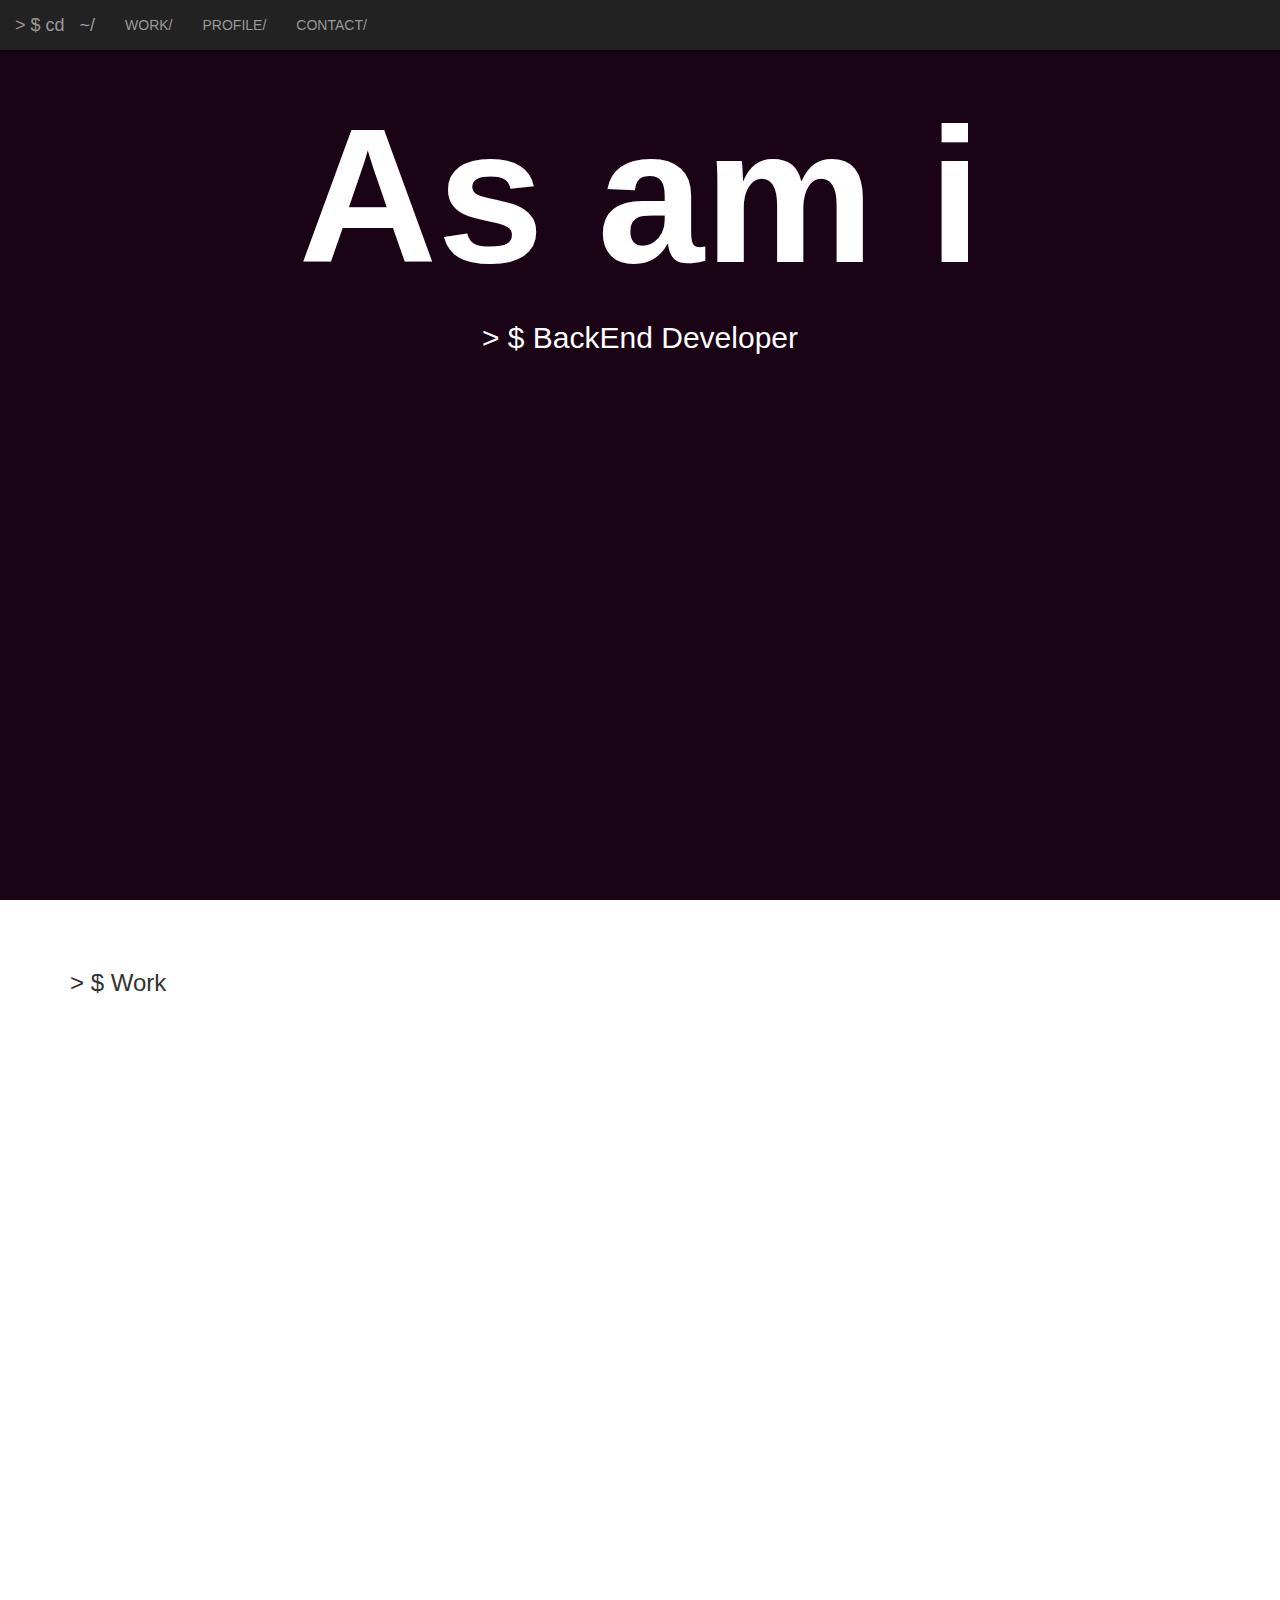
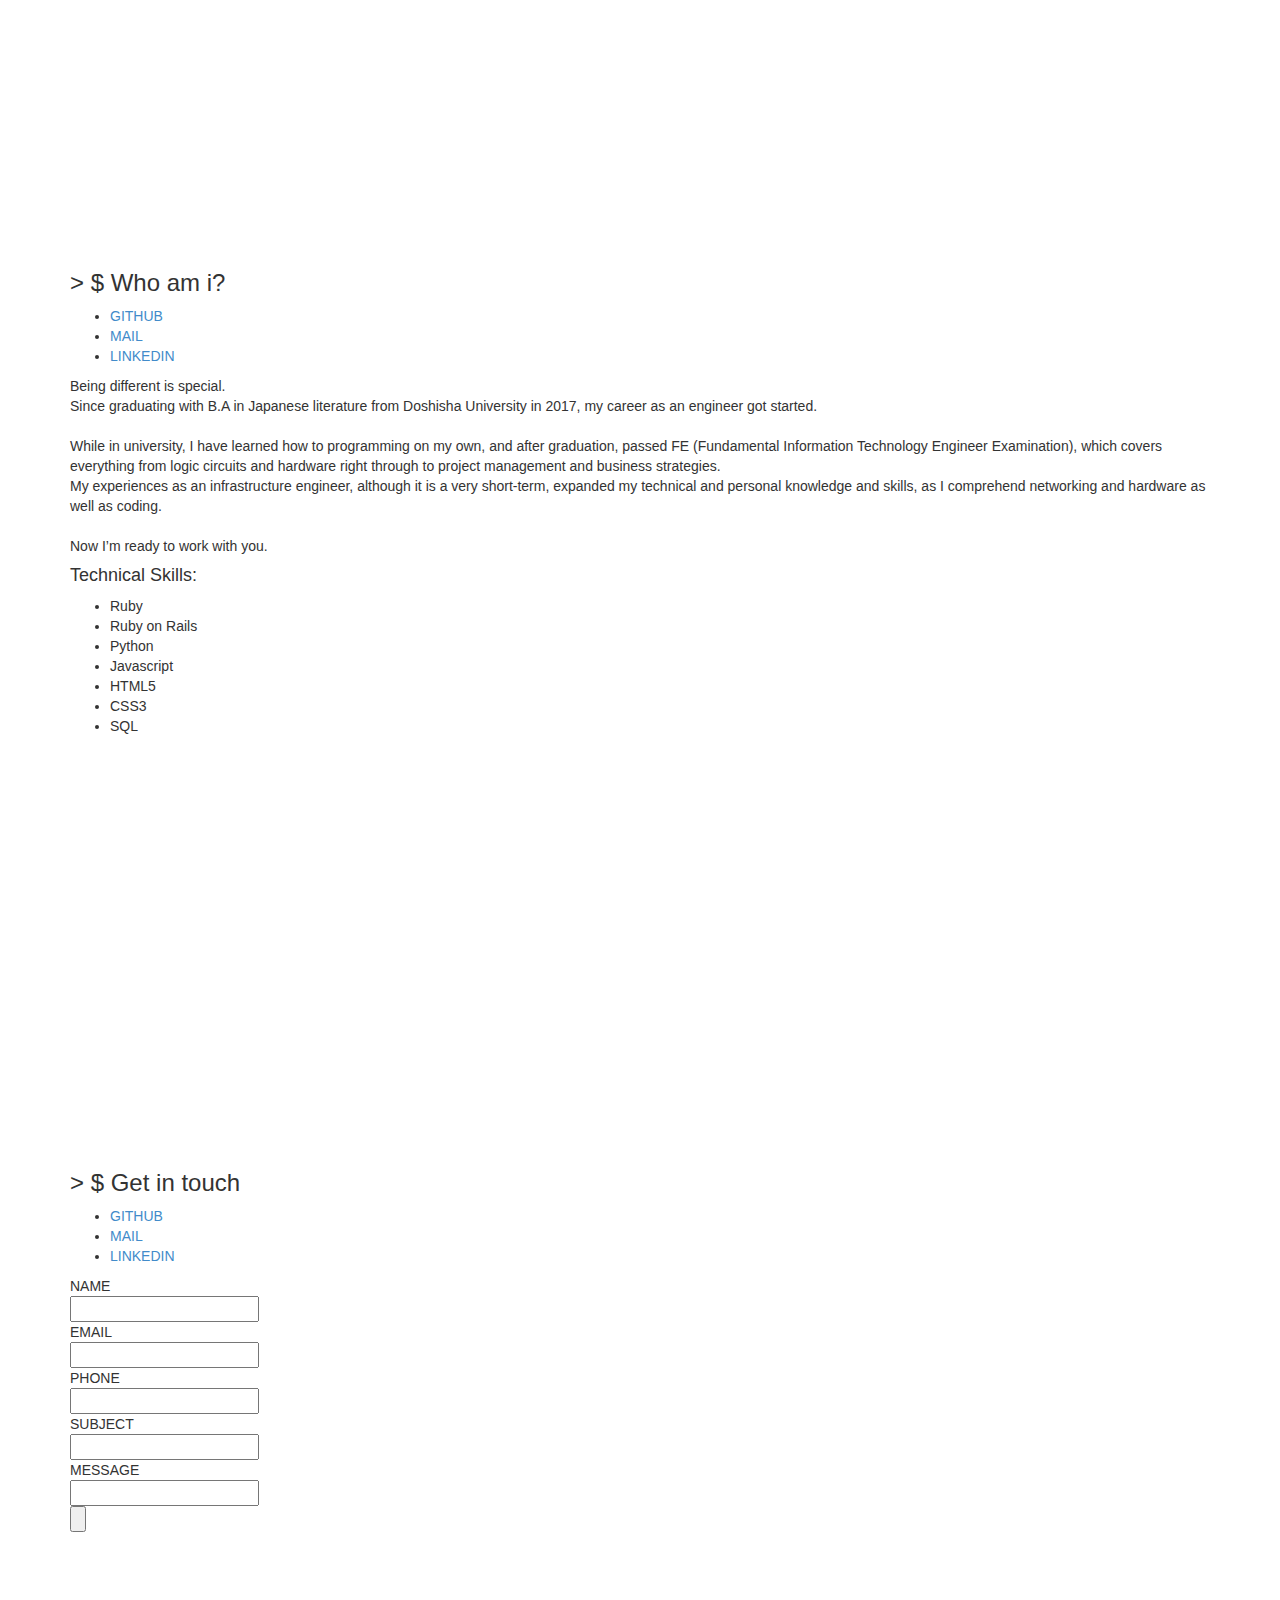
==== portfolio/index.html @ f921415e "Adding links to each container with each id" ====
<!DOCTYPE html>
<html lang="en">
<head>
	<title>asamitanii</title>
	<!-- Required meta tags -->
	<meta charset="utf-8">
	<meta name="viewport" content="width=device-width, initial-scale=1.0">

	<!-- Bootstrap CSS -->
    <link rel="stylesheet" href="assets/bootstrap/css/bootstrap.min.css">

	<!-- My CSS -->
	<link rel="stylesheet" href="assets/css/style.css">

	<!-- Optional JavaScript -->
    <!-- jQuery first, then Bootstrap JS -->
	<script src="assets/bootstrap/jquery/jquery-3.2.1.min.js"></script>
	<script src="assets/bootstrap/js/bootstrap.js"></script>
</head>


<body>

	<!-- navbar -->
	<nav class="navbar navbar-inverse navbar-fixed-top">

		<div class="container-fluid">			
			<div class="navbar-header">
				<!-- hamburger button -->
				<button type="button" class="navbar-toggle" data-toggle="collapse" data-target="#myNavbar">
        			<span class="icon-bar"></span>
       				<span class="icon-bar"></span>
        			<span class="icon-bar"></span>                        
      			</button>
      			<!-- text and link to index -->
      			<span class="navbar-brand navtext"> > $ cd </span>
				<a class="navbar-brand" href="#index"> ~/ </a>		
	    	</div>

		    <div class="collapse navbar-collapse" id="myNavbar">
				<ul class="nav navbar-nav">
					<li>
						<a href="#work">WORK/</a>
					</li>
					<li>
						<a href="#profile">PROFILE/</a>
					</li>
					<li>
						<a href="#contact">CONTACT/</a>
					</li>
				</ul>
			</div>
		</div>
	</nav>



	<!-- index -->
	<div id="index" class="container fill index">	
		<h1 class="logo">As am i</h1>
		<h2>> $ BackEnd Developer</h2>
	</div>
	



	<!-- work page -->
	<div id="work" class="container fill">
		<h3>> $ Work</h3>
	</div>



	<!-- profile page -->
	<div id="profile" class="container fill">
		<h3>> $ Who am i?</h3>
		<ul>
			<li><a href="">GITHUB</a></li>
			<li><a href="">MAIL</a></li>
			<li><a href="">LINKEDIN</a></li>
		</ul>
		<p>
			Being different is special.<br>
			Since graduating with B.A in Japanese literature from Doshisha University in 2017, my career as an engineer got started.<br><br>

			While in university, I have learned how to programming on my own, and after graduation, passed FE (Fundamental Information Technology Engineer Examination), which covers everything from logic circuits and hardware right through to project management and business strategies.<br>
			My experiences as an infrastructure engineer, although it is a very short-term, expanded my technical and personal knowledge and skills, as I comprehend networking and hardware as well as coding.<br><br>

			Now I’m ready to work with you.
		</p>
		<h4>Technical Skills:</h4>
		<ul>
			<li>Ruby</li>
			<li>Ruby on Rails</li>
			<li>Python</li>
			<li>Javascript</li>
			<li>HTML5</li>
			<li>CSS3</li>
			<li>SQL</li>
		</ul>
	</div>

	<!-- contact page -->
	<div id="contact" class="container fill">	
		<h3>> $ Get in touch</h3>
		<ul>
			<li><a href="">GITHUB</a></li>
			<li><a href="">MAIL</a></li>
			<li><a href="">LINKEDIN</a></li>
		</ul>
		<form>
			NAME<br>
			<input type="text" name="name" required><br>
			EMAIL<br>
			<input type="email" name="email" required><br>
			PHONE<br>
			<input type="number" name="phonenumber"><br>
			SUBJECT<br>
			<input type="text" name="subject" required><br>
			MESSAGE<br>
			<input type="text" name="comment" required><br>
			<input type="submit" value=""></p>
		</form>
	</div>
</body>
</html>
---- portfolio/assets/css/style.css ----
/*with 100% height 01 */
html, body {
    height: 100%;
}

/*with 100% height 02 */
.fill { 
    min-height: 100%;
    height: 100%;
}


/* the fixed navbar will overlay my other content without this padding-top */
.container {
	padding-top: 50px;
}

/*change "navbar-inverse" to the original color pattern*/


.navbar-header .navtext:hover {
	color: #999;
}

.navtext {
	padding-right: 0;
}

.index {
	background-color: #1A0315;
	color: white;
	text-align: center;
	width: 100%;

	height: 100%;
	min-height: 100%;

	padding: 70px 0 70px 0;
}

.logo {
	font-weight: 700;
	font-size: 15vw;
	/*defalt is 14px*/
}





@media only screen and (min-width: 100px) and (max-width : 700px){
    .logo {/*
        font-size: 10vw;
    }*/
}
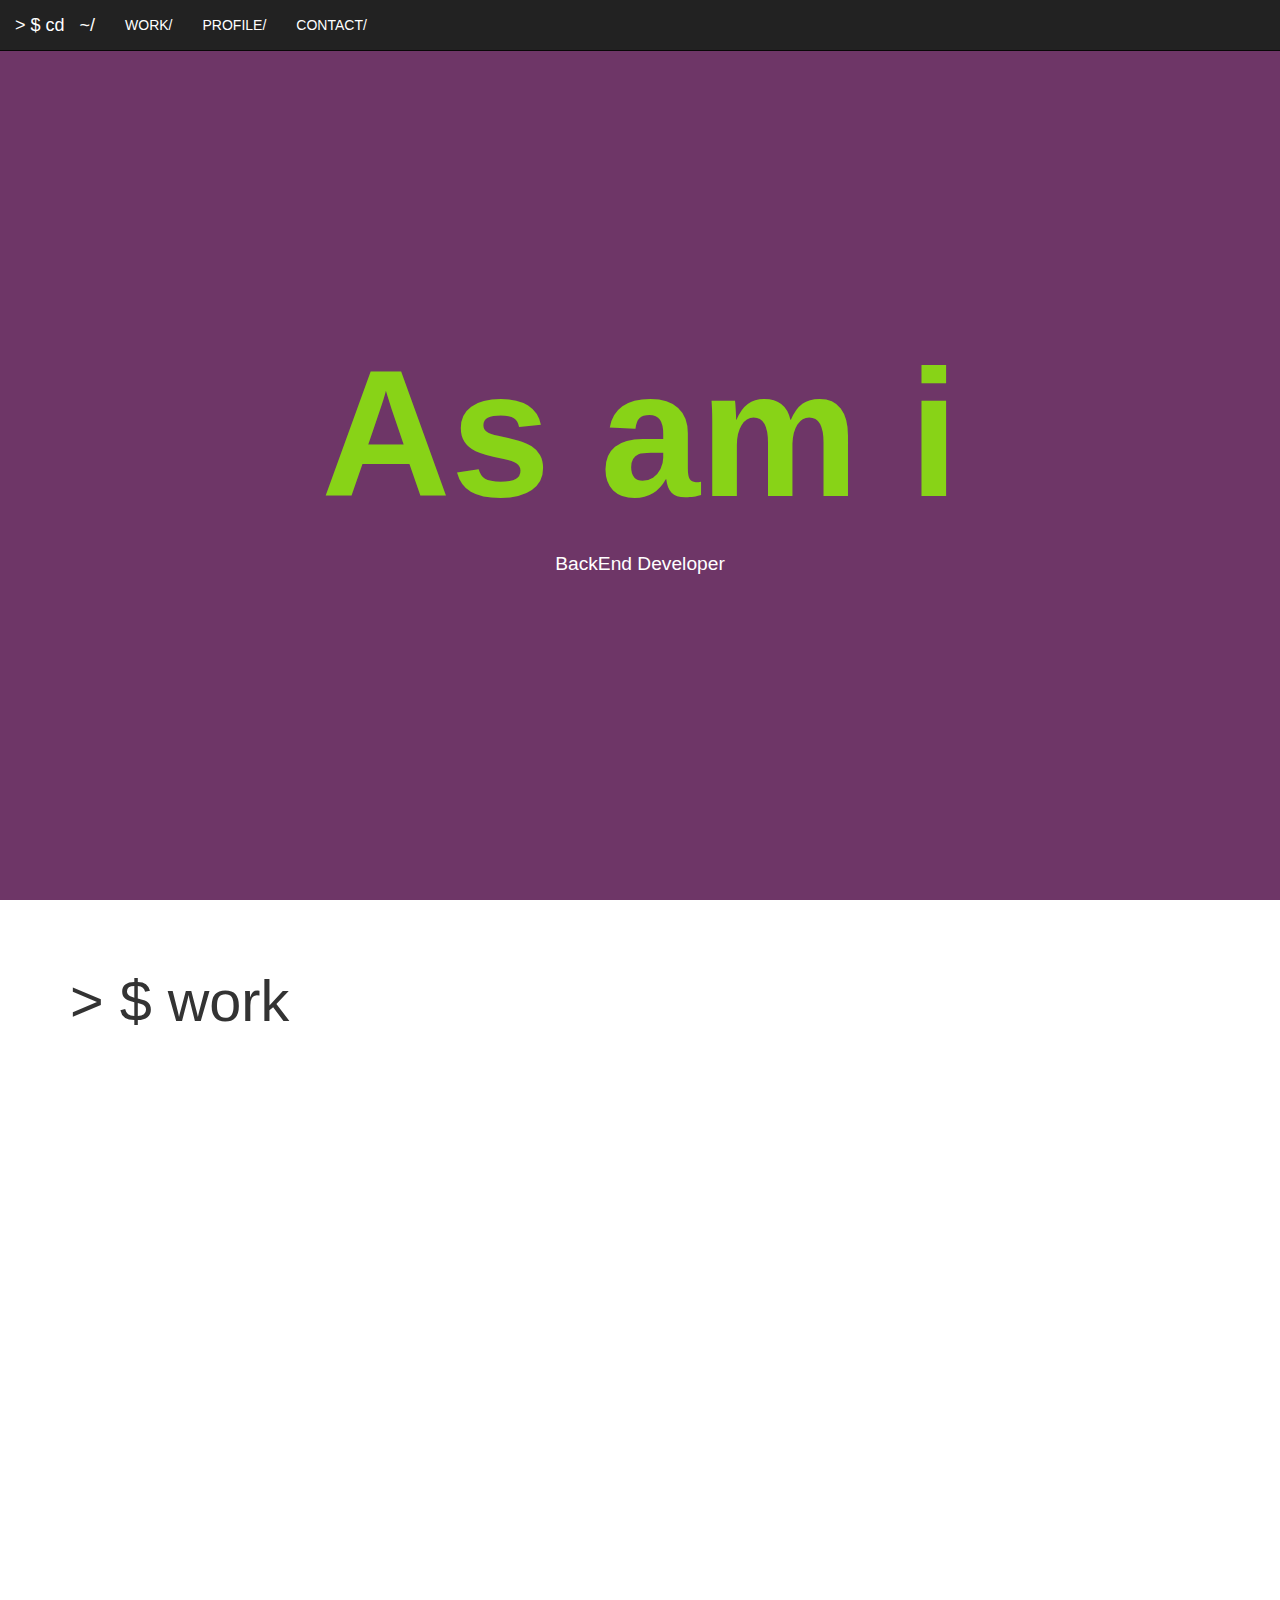
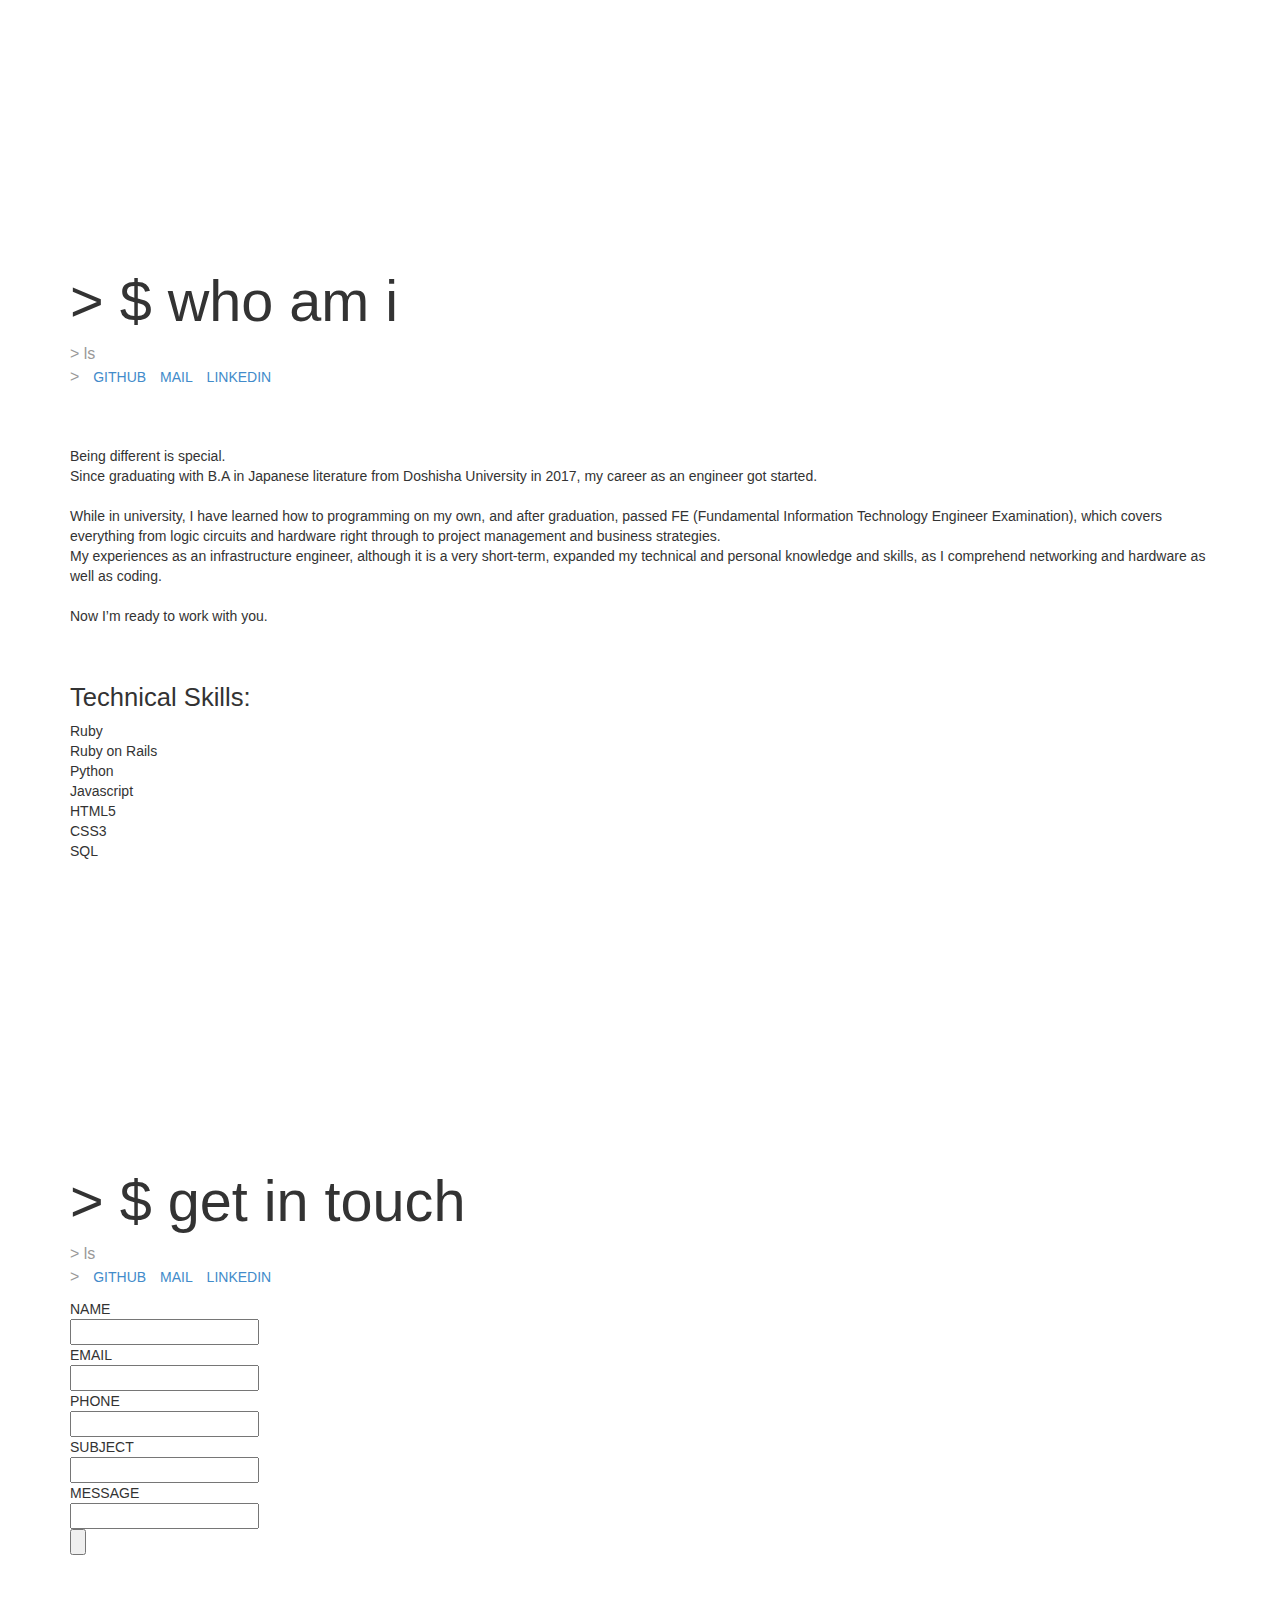
==== commit db56dd2b: "Centering elements in index page and changing the colors" ====
--- a/portfolio/index.html
+++ b/portfolio/index.html
@@ -15,6 +15,9 @@
 	<!-- Optional JavaScript -->
     <!-- jQuery first, then Bootstrap JS -->
 	<script src="assets/bootstrap/jquery/jquery-3.2.1.min.js"></script>
+	<script src="assets/bootstrap/jquery/portfolio	.js"></script>
+
+
 	<script src="assets/bootstrap/js/bootstrap.js"></script>
 </head>
 
@@ -57,8 +60,10 @@
 
 	<!-- index -->
 	<div id="index" class="container fill index">	
-		<h1 class="logo">As am i</h1>
-		<h2>> $ BackEnd Developer</h2>
+		<div class="index_contents">
+			<h1>As am i</h1>
+			<h2>BackEnd Developer</h2>
+		</div>
 	</div>
 	
 
@@ -66,20 +71,22 @@
 
 	<!-- work page -->
 	<div id="work" class="container fill">
-		<h3>> $ Work</h3>
+		<h3>> $ work</h3>
 	</div>
 
 
 
 	<!-- profile page -->
 	<div id="profile" class="container fill">
-		<h3>> $ Who am i?</h3>
-		<ul>
+		<h3>> $ who am i</h3>
+		<p class="command_text">> ls</p>
+		<ul class="list-inline">
+			<li><p class="command_text">></p></li>
 			<li><a href="">GITHUB</a></li>
 			<li><a href="">MAIL</a></li>
 			<li><a href="">LINKEDIN</a></li>
 		</ul>
-		<p>
+		<p class="profile_text">
 			Being different is special.<br>
 			Since graduating with B.A in Japanese literature from Doshisha University in 2017, my career as an engineer got started.<br><br>
 
@@ -89,7 +96,7 @@
 			Now I’m ready to work with you.
 		</p>
 		<h4>Technical Skills:</h4>
-		<ul>
+		<ul class="list-unstyled">
 			<li>Ruby</li>
 			<li>Ruby on Rails</li>
 			<li>Python</li>
@@ -102,8 +109,10 @@
 
 	<!-- contact page -->
 	<div id="contact" class="container fill">	
-		<h3>> $ Get in touch</h3>
-		<ul>
+		<h3>> $ get in touch</h3>
+		<p class="command_text">> ls</p>
+		<ul class="list-inline">
+			<li><p class="command_text">></p></li>
 			<li><a href="">GITHUB</a></li>
 			<li><a href="">MAIL</a></li>
 			<li><a href="">LINKEDIN</a></li>
--- a/portfolio/assets/css/style.css
+++ b/portfolio/assets/css/style.css
@@ -16,40 +16,109 @@
 }
 
 /*change "navbar-inverse" to the original color pattern*/
+.navbar-inverse {
+	/*background-color: black;*/
+}
 
+nav div ul li a:hover {
+	/*links to each section*/
+	color: #88D317 !important;
+}
+
+nav div ul li a{
+	/*links to each section*/
+	color: white !important;
+}
+
+nav div a:hover {
+	/*link to index*/
+	color: #88D317 !important;
+}
+
+nav div a {
+	/*link to index*/
+	color: white !important;
+}
 
 .navbar-header .navtext:hover {
-	color: #999;
+	color: white;
+}
+
+.navbar-header .navtext{
+	color: white;
 }
 
 .navtext {
 	padding-right: 0;
 }
 
+
+/*index*/
 .index {
-	background-color: #1A0315;
+	background-color: #6e3667; /*#1A0315;*/
 	color: white;
-	text-align: center;
-	width: 100%;
+	width: 100%; /* background-color is set here */
+	padding: 70px 0 70px 0;
 
-	height: 100%;
-	min-height: 100%;
-
-	padding: 70px 0 70px 0;
+	position: relative; /* parent of index_contents*/
 }
 
-.logo {
+.index_parent {
+	/*position: relative;*/
+}
+
+.index_contents {
+	/* centering elements in index*/
+	position: absolute;
+	top: 50%;
+	left: 50%;
+	-ms-transform: translateY(-50%);
+	-webkit-transform : translateY(-50%);
+	transform : translate(-50%, -50%);
+}
+
+
+
+h1 {
 	font-weight: 700;
-	font-size: 15vw;
+	font-size: 14vw;
 	/*defalt is 14px*/
+	color: #88D317;
+}
+
+h2 {
+	text-align: center;
+	font-size: 1.5vw;
+}
+
+h3 {
+	font-size: 4.5vw;
+}
+
+h4 {
+	font-size: 2vw;
+}
+
+.command_text {
+	color: #999;
+	font-size: 16px;
+	margin: 0;
+}
+
+a:hover {
+	text-decoration: none;
+}
+
+
+/*profile*/
+.profile_text {
+	margin: 5% auto;
 }
 
 
 
 
-
 @media only screen and (min-width: 100px) and (max-width : 700px){
-    .logo {/*
-        font-size: 10vw;
-    }*/
+    h3 {
+    	font-size: 6vw;
 }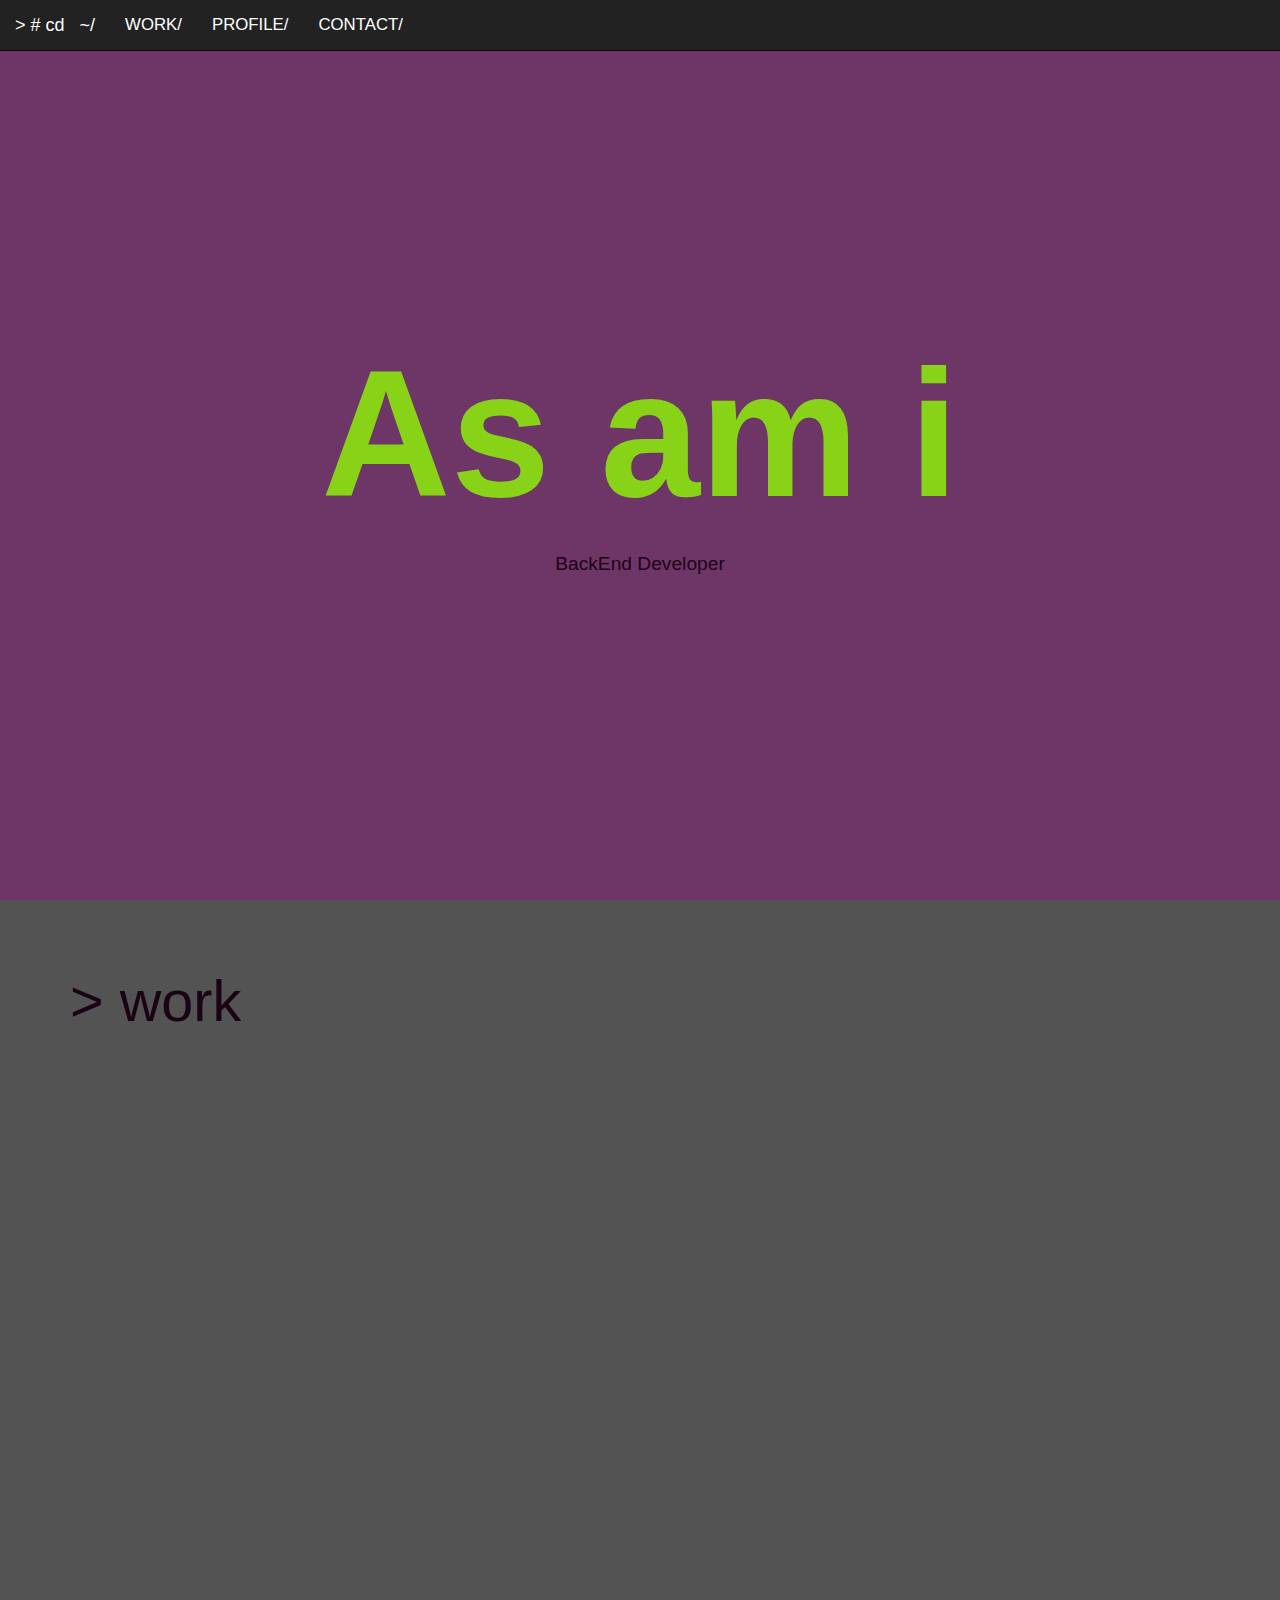
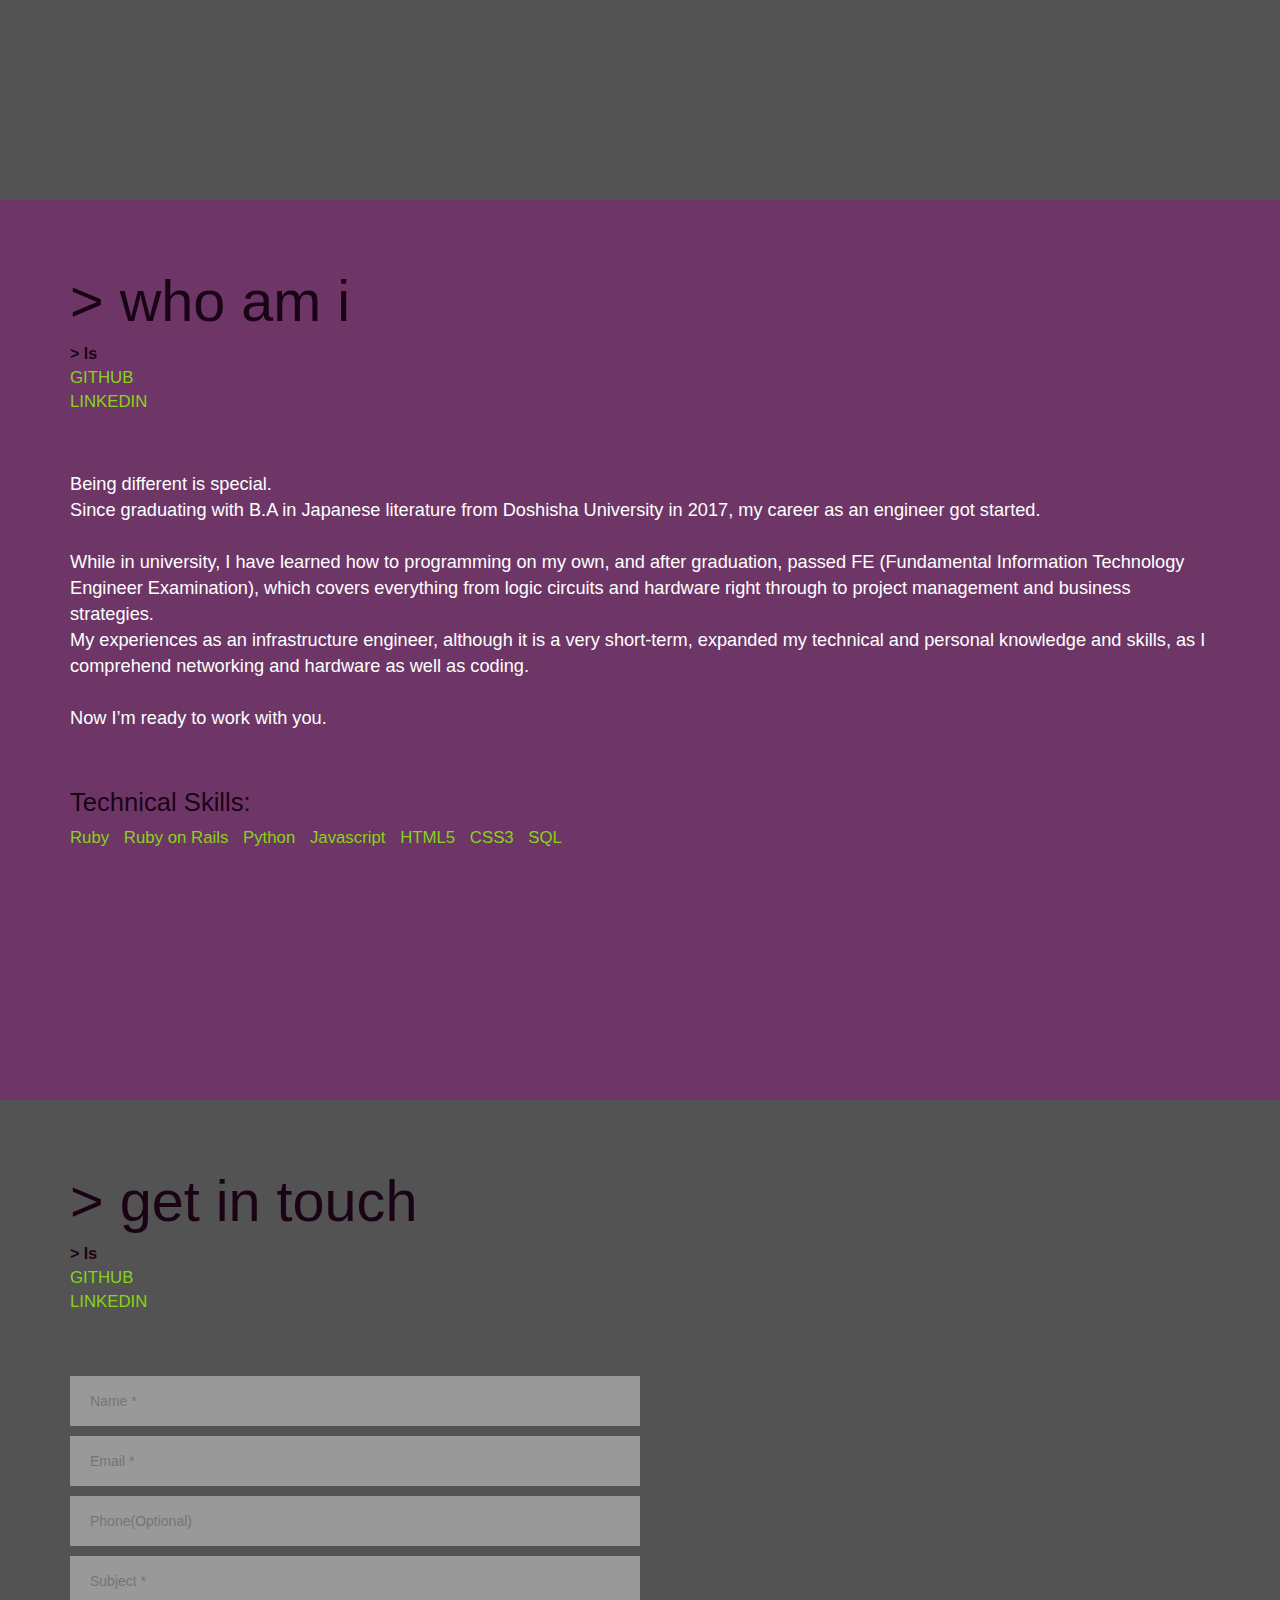
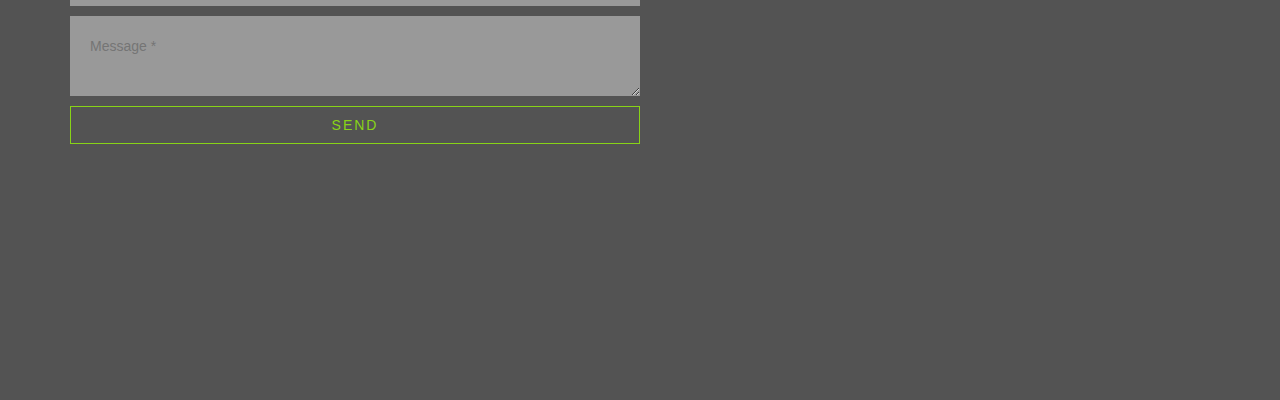
==== commit 89721945: "Adding CSS to contact form" ====
--- a/portfolio/index.html
+++ b/portfolio/index.html
@@ -36,7 +36,7 @@
         			<span class="icon-bar"></span>                        
       			</button>
       			<!-- text and link to index -->
-      			<span class="navbar-brand navtext"> > $ cd </span>
+      			<span class="navbar-brand navtext"> > # cd </span>
 				<a class="navbar-brand" href="#index"> ~/ </a>		
 	    	</div>
 
@@ -71,19 +71,18 @@
 
 	<!-- work page -->
 	<div id="work" class="container fill">
-		<h3>> $ work</h3>
+		<h3>> work</h3>
 	</div>
 
 
 
 	<!-- profile page -->
-	<div id="profile" class="container fill">
-		<h3>> $ who am i</h3>
+	<div class="wrap_profile fill">
+	<div id="profile" class="container">
+		<h3>> who am i</h3>
 		<p class="command_text">> ls</p>
-		<ul class="list-inline">
-			<li><p class="command_text">></p></li>
+		<ul class="list-unstyled">
 			<li><a href="">GITHUB</a></li>
-			<li><a href="">MAIL</a></li>
 			<li><a href="">LINKEDIN</a></li>
 		</ul>
 		<p class="profile_text">
@@ -96,7 +95,7 @@
 			Now I’m ready to work with you.
 		</p>
 		<h4>Technical Skills:</h4>
-		<ul class="list-unstyled">
+		<ul class="list-unstyled list-inline myskills">
 			<li>Ruby</li>
 			<li>Ruby on Rails</li>
 			<li>Python</li>
@@ -106,29 +105,25 @@
 			<li>SQL</li>
 		</ul>
 	</div>
+	</div>
 
 	<!-- contact page -->
 	<div id="contact" class="container fill">	
-		<h3>> $ get in touch</h3>
+		<h3>> get in touch</h3>
 		<p class="command_text">> ls</p>
-		<ul class="list-inline">
-			<li><p class="command_text">></p></li>
+		<ul class="list-unstyled sns-link">
 			<li><a href="">GITHUB</a></li>
-			<li><a href="">MAIL</a></li>
 			<li><a href="">LINKEDIN</a></li>
 		</ul>
-		<form>
-			NAME<br>
-			<input type="text" name="name" required><br>
-			EMAIL<br>
-			<input type="email" name="email" required><br>
-			PHONE<br>
-			<input type="number" name="phonenumber"><br>
-			SUBJECT<br>
-			<input type="text" name="subject" required><br>
-			MESSAGE<br>
-			<input type="text" name="comment" required><br>
-			<input type="submit" value=""></p>
+		<form class="form_container">
+			<ul class="list-unstyled">
+				<li><input class="input_field" type="text" name="name" required placeholder="Name *"><br></li>
+				<li><input class="input_field" type="email" name="email" required placeholder="Email *"><br></li>
+				<li><input class="input_field" type="number" name="phonenumber" placeholder="Phone(Optional)"><br></li>				
+				<li><input class="input_field" type="text" name="subject" required placeholder="Subject *"><br></li>				
+				<li><textarea class="" name="message" required placeholder="Message *"></textarea><br></li>
+				<li><input class="form_button" type="submit" value="SEND"></p></li>
+			</ul>
 		</form>
 	</div>
 </body>
--- a/portfolio/assets/css/style.css
+++ b/portfolio/assets/css/style.css
@@ -1,6 +1,8 @@
 /*with 100% height 01 */
 html, body {
     height: 100%;
+    background-color: #535353; /*#ffce00;*/
+    color: #f1f1f1;
 }
 
 /*with 100% height 02 */
@@ -80,7 +82,7 @@
 
 
 h1 {
-	font-weight: 700;
+	font-weight: 900;
 	font-size: 14vw;
 	/*defalt is 14px*/
 	color: #88D317;
@@ -89,30 +91,101 @@
 h2 {
 	text-align: center;
 	font-size: 1.5vw;
+	color: #1a0315;
 }
 
 h3 {
 	font-size: 4.5vw;
+	color: #1a0315;
 }
 
 h4 {
 	font-size: 2vw;
+	color: #1a0315;
 }
 
 .command_text {
-	color: #999;
 	font-size: 16px;
 	margin: 0;
+	color: #1a0315;
+	font-weight: bold;
+}
+
+
+a {
+	color: #88d317;
+	font-weight: normal;
+	font-size: 1.2em;
 }
 
 a:hover {
 	text-decoration: none;
+	background-color: white;
+	color: #88d317;
+}
+
+a:visited {
+	/*color: #88d317;*/
+
+}
+
+.myskills {
+	font-weight: normal;
+	font-size: 1.2em;
+	color: #88d317;
 }
 
 
 /*profile*/
+.wrap_profile {
+	background-color: #6e3667; /*#1A0315;*/
+	color: white;
+	width: 100%; /* background-color is set here */
+}
+
 .profile_text {
 	margin: 5% auto;
+	/*color: #1a0315;*/
+	/*font-weight: bold;*/
+	font-size: 1.3em;
+}
+
+/*contact*/
+
+.form_container {
+	margin: 5% 0;
+	width: 50%;
+}
+
+.input_field {
+	background-color: #999;
+	border: 0;
+	padding: 0 20px;
+	margin: 5px 0;
+	height: 50px;
+	width: 100%;
+}
+
+textarea {
+	background-color: #999;
+	border: 0;
+	padding: 20px;
+	margin: 5px 0;
+	width: 100%;
+}
+
+.form_button {
+	color: #88d317;
+	letter-spacing: 2px;
+	padding: 8px 10px;
+	margin: 5px 0;
+	/*border-radius: 4px;*/
+	border: 1px solid #88d317;
+	background: transparent;
+	/*float: right;*/
+	margin-right: 10px;
+	width: 100%;
+	/*text-align: left;*/
 }
 
 
@@ -121,4 +194,10 @@
 @media only screen and (min-width: 100px) and (max-width : 700px){
     h3 {
     	font-size: 6vw;
+    }
+
+    .form_container {
+	margin: 5% 0;
+	width: 100%;
+	}
 }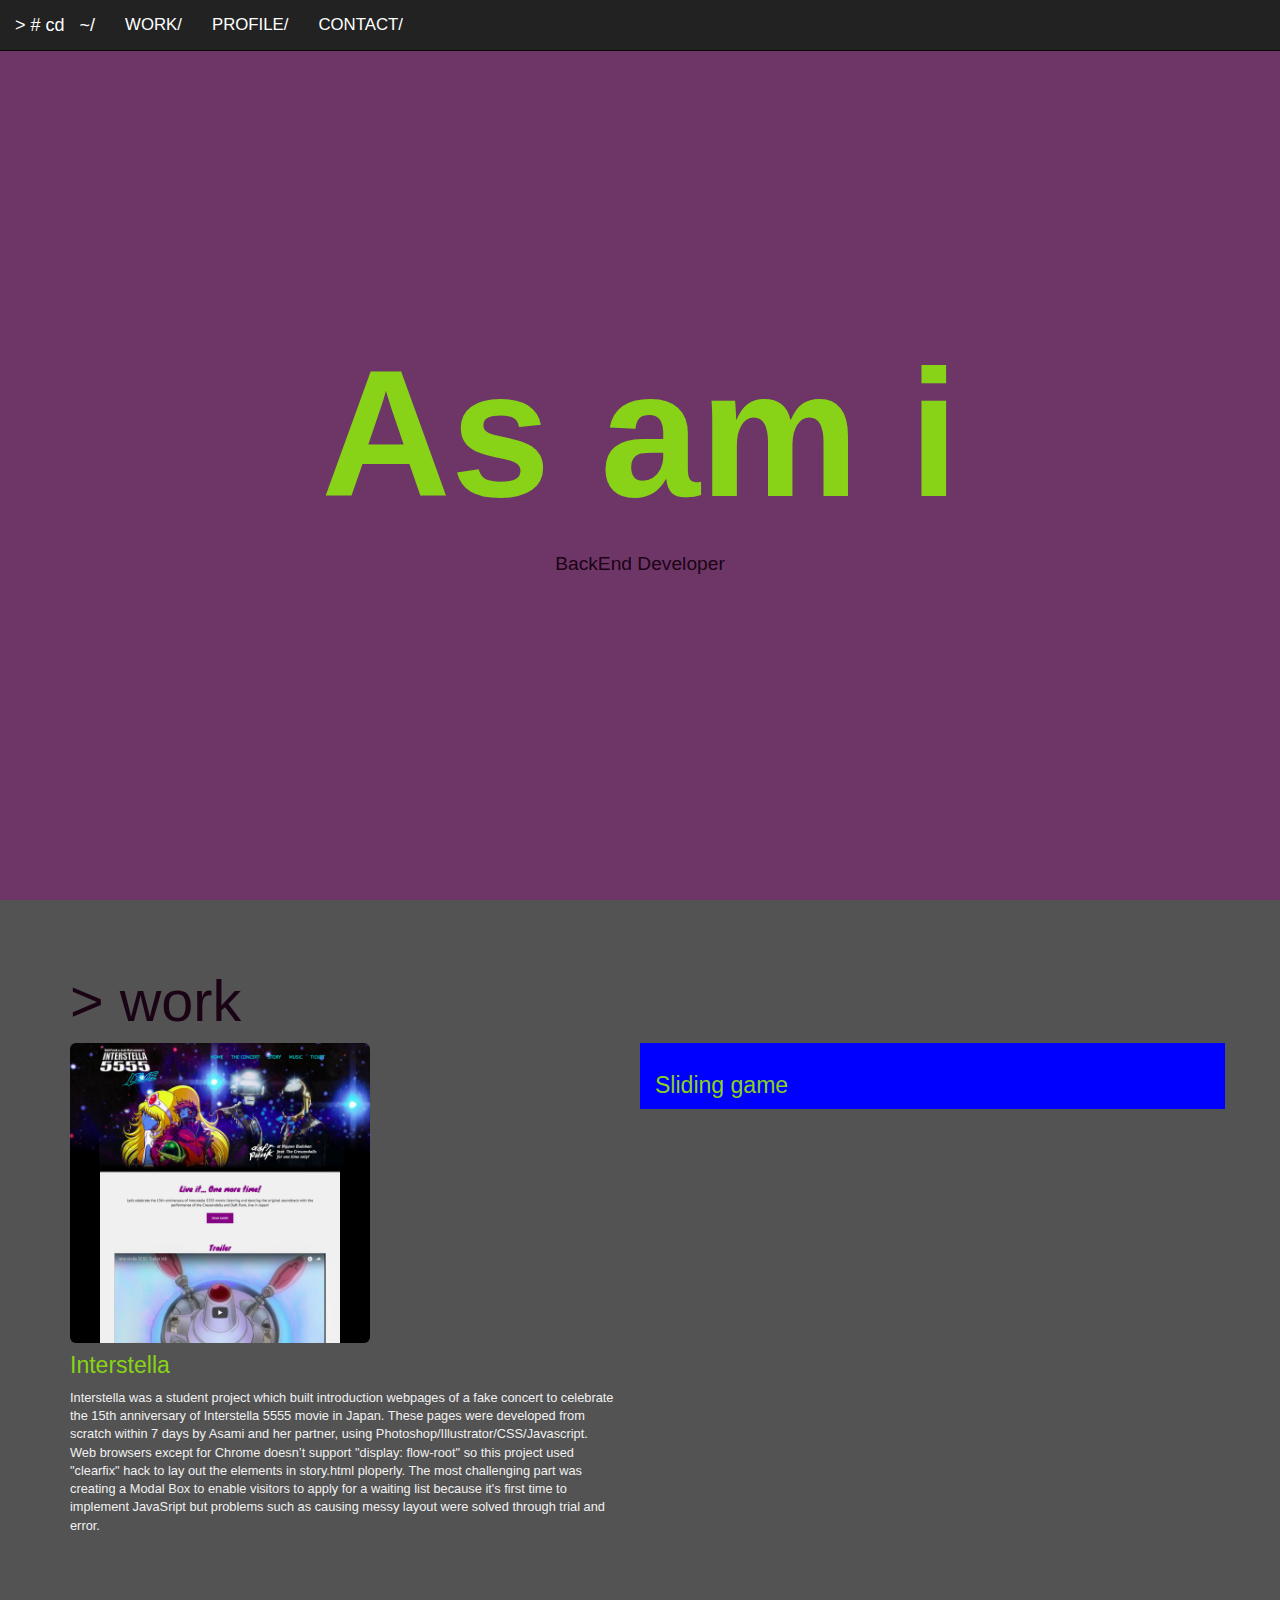
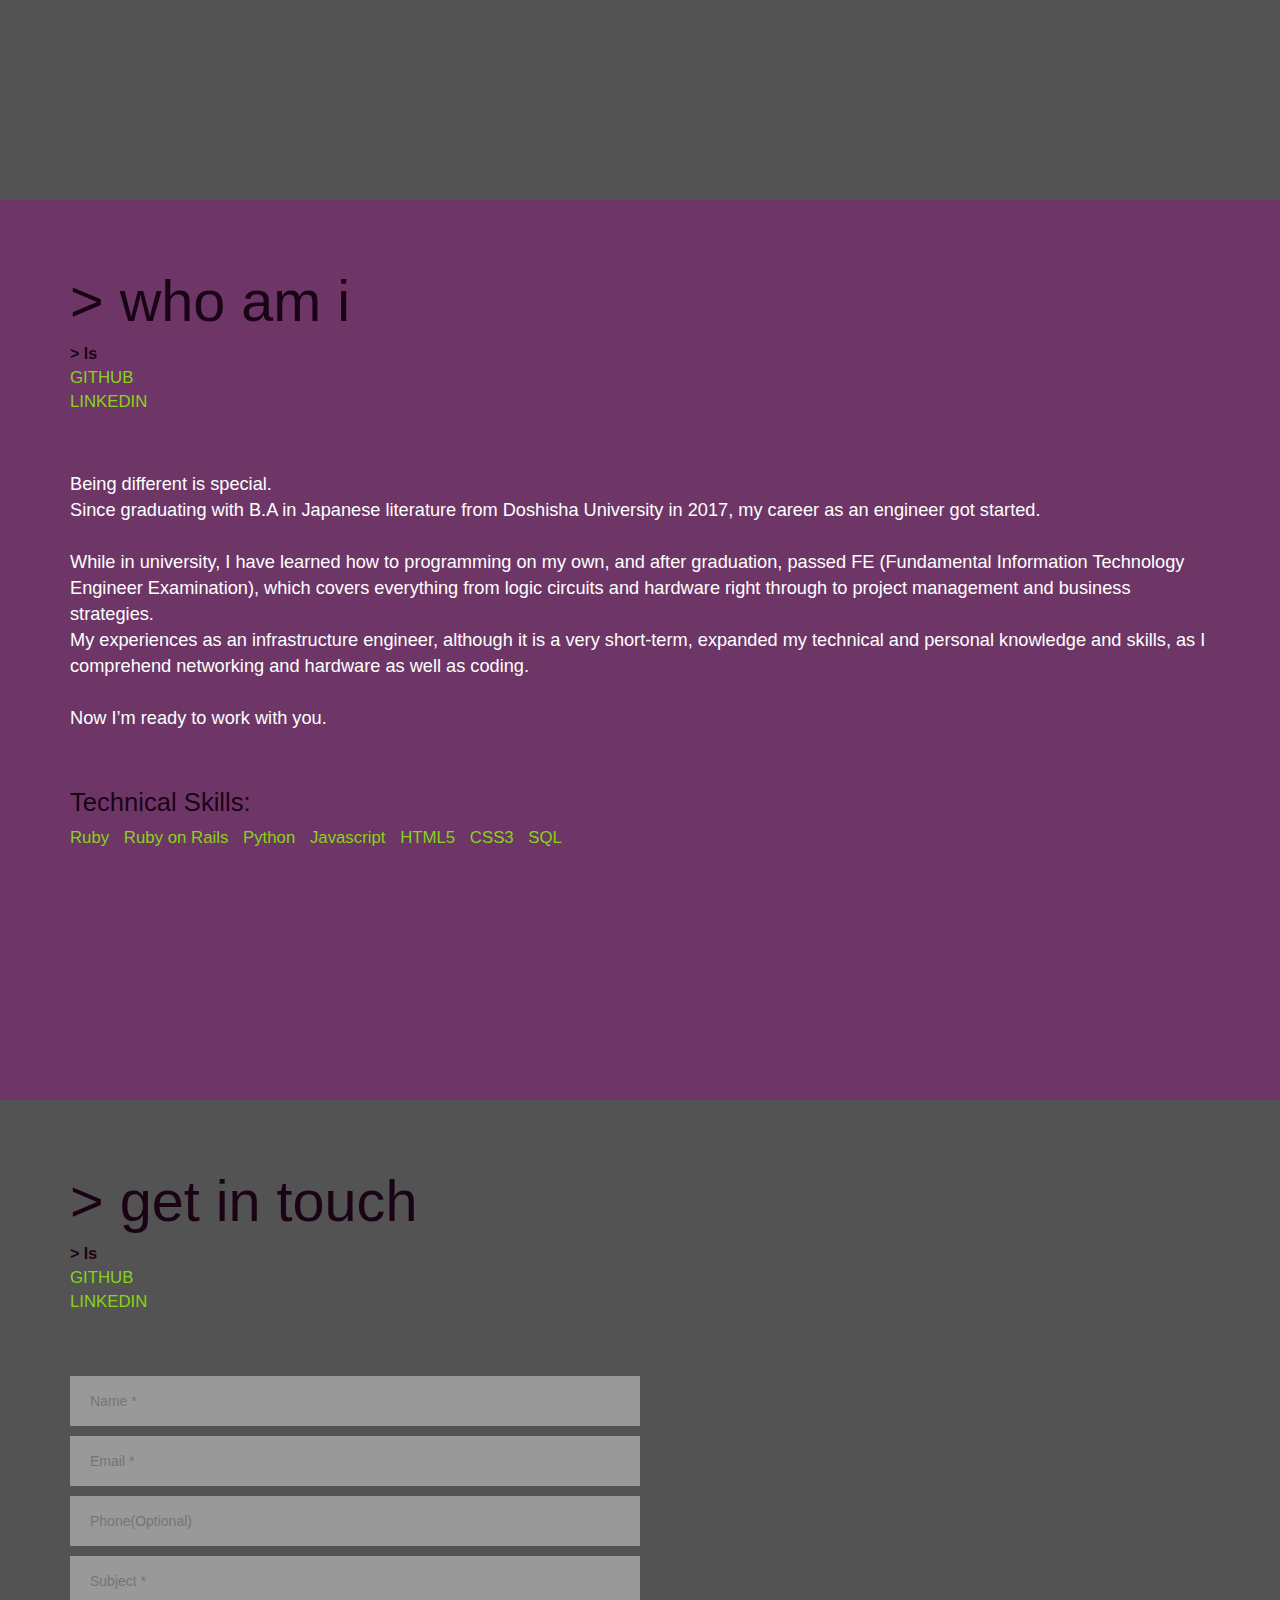
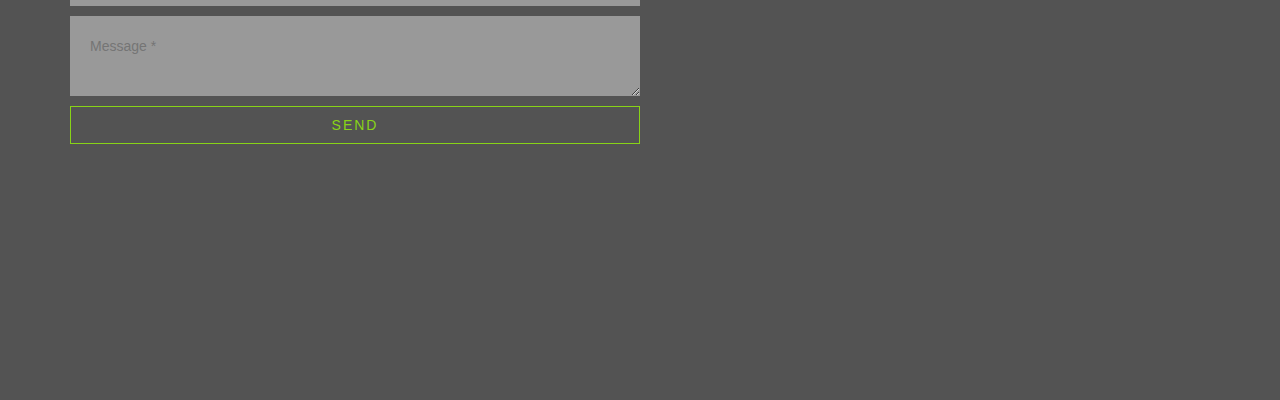
==== commit 09c75f73: "Adding image and text to work page" ====
--- a/portfolio/index.html
+++ b/portfolio/index.html
@@ -1,3 +1,10 @@
+<!--
+Asami Tanii
+Portofolio
+Due Date: Oct 28th
+-->
+
+
 <!DOCTYPE html>
 <html lang="en">
 <head>
@@ -15,10 +22,10 @@
 	<!-- Optional JavaScript -->
     <!-- jQuery first, then Bootstrap JS -->
 	<script src="assets/bootstrap/jquery/jquery-3.2.1.min.js"></script>
-	<script src="assets/bootstrap/jquery/portfolio	.js"></script>
+	<script src="assets/bootstrap/jquery/portfolio.js"></script>
+	<script src="assets/bootstrap/js/bootstrap.js"></script>
 
-
-	<script src="assets/bootstrap/js/bootstrap.js"></script>
+	
 </head>
 
 
@@ -72,6 +79,30 @@
 	<!-- work page -->
 	<div id="work" class="container fill">
 		<h3>> work</h3>
+
+		<div class="row">
+	    	<div class="col-sm-6">
+	    		<img src="assets/images/interstella-home.html-2.png" alt="interstella-home" class="img-rounded img-responsive">
+	    		<h5><a href="https://github.com/as-am-i/Web-102/tree/master/interstella">Interstella</a></h5>
+	    		<p class="work_discription">
+	    			Interstella was a student project which built introduction webpages of a fake concert to celebrate the 15th anniversary of Interstella 5555 movie in Japan. These pages were developed from scratch within 7 days by Asami and her partner, using Photoshop/Illustrator/CSS/Javascript.<br>
+	    			Web browsers except for Chrome doesn’t support "display: flow-root" so this project used "clearfix" hack to lay out the elements in story.html ploperly.
+	    			The most challenging part was creating a Modal Box to enable visitors to apply for a waiting list because it's first time to implement JavaSript but problems such as causing messy layout were solved through trial and error.			
+	    		</p>
+
+	    	</div>
+	    	<div class="col-sm-6" style="background-color:blue;">
+	    		<img src="">
+	    		<h5><a href="">Sliding game</a></h5>
+	    		<p class="work_discription">
+	    			
+
+	    		</p>
+	    	</div>
+	    </div>
+
+	    <a href="https://github.com/as-am-i/"></a>
+
 	</div>
 
 
--- a/portfolio/assets/css/style.css
+++ b/portfolio/assets/css/style.css
@@ -104,6 +104,10 @@
 	color: #1a0315;
 }
 
+h5 {
+	font-size: 1.5vw;
+}
+
 .command_text {
 	font-size: 16px;
 	margin: 0;
@@ -133,6 +137,18 @@
 	font-weight: normal;
 	font-size: 1.2em;
 	color: #88d317;
+}
+
+/*work*/
+img {
+	max-width: 300px !important;
+	overflow: hidden;
+	/*float: left;*/
+}
+
+.work_discription{
+	margin-top: 10px;
+	font-size: 1vw;
 }
 
 
@@ -150,8 +166,7 @@
 	font-size: 1.3em;
 }
 
-/*contact*/
-
+/*contact*/	
 .form_container {
 	margin: 5% 0;
 	width: 50%;
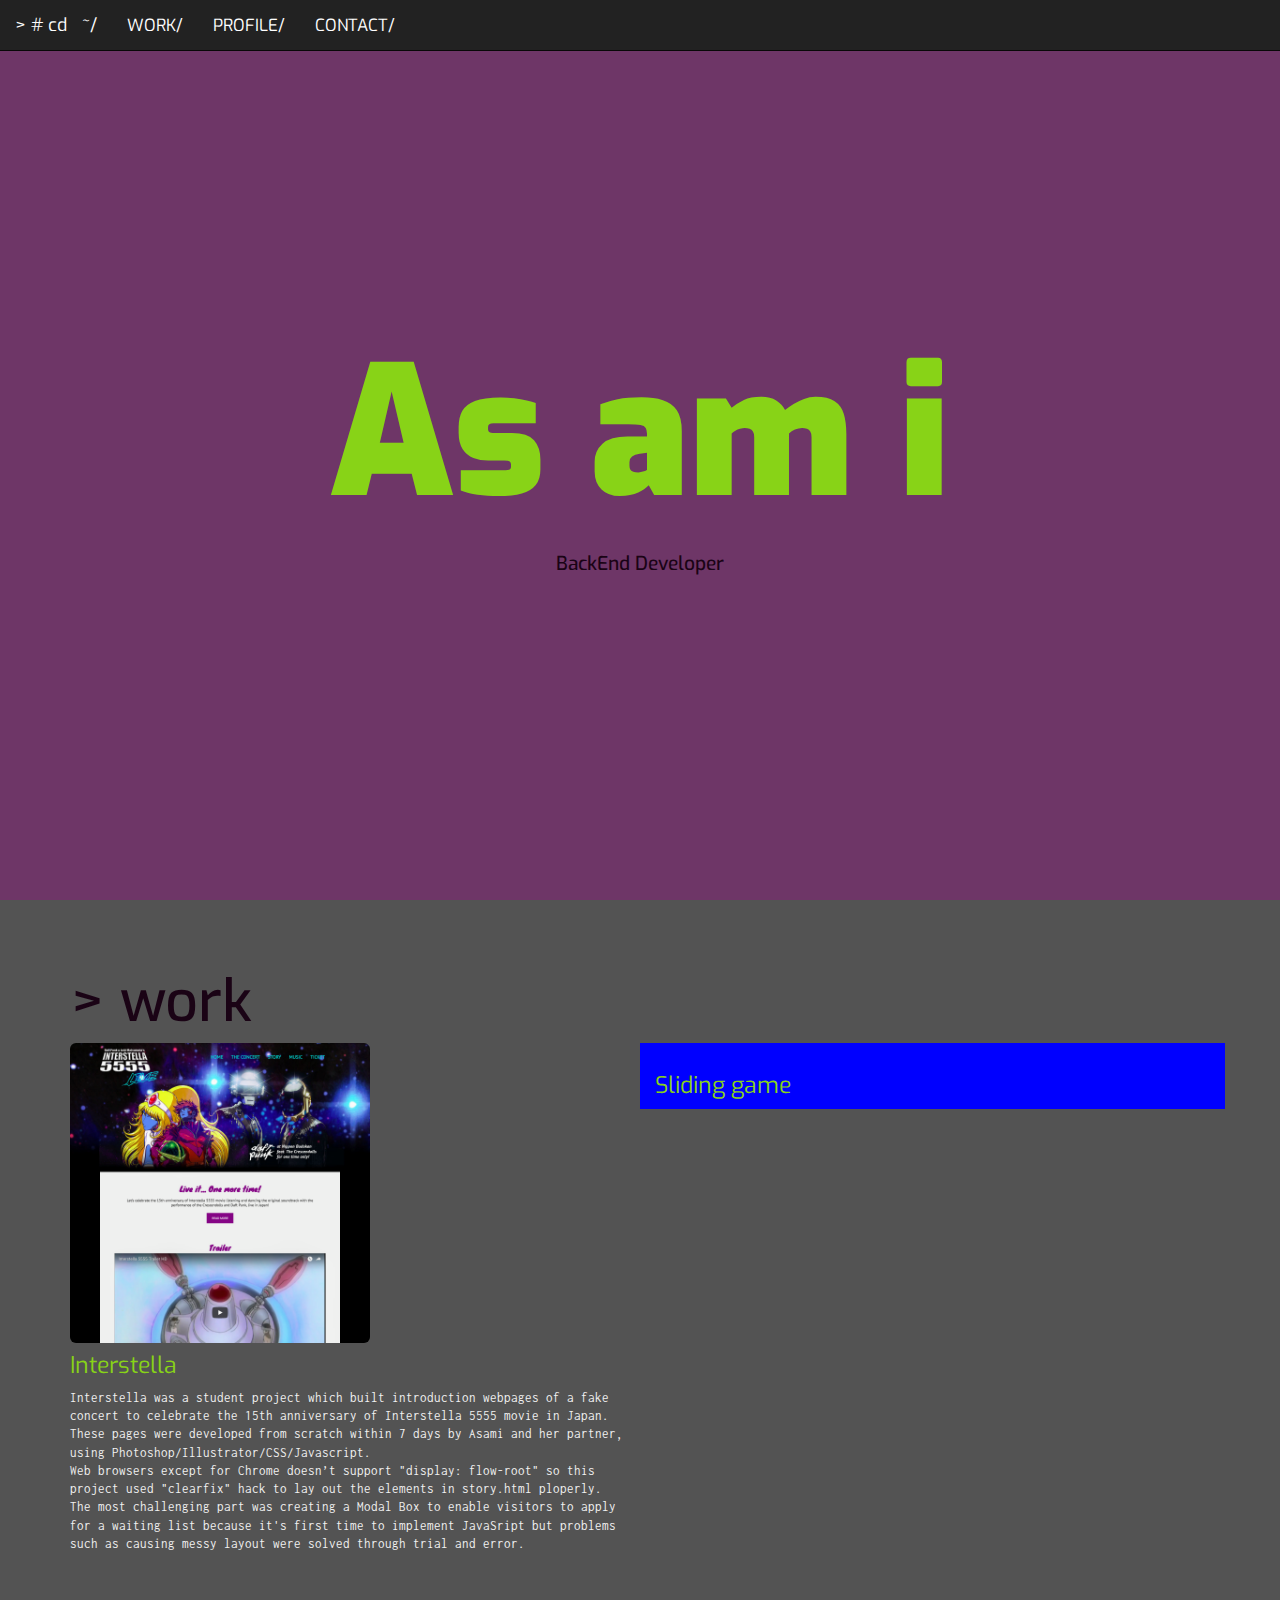
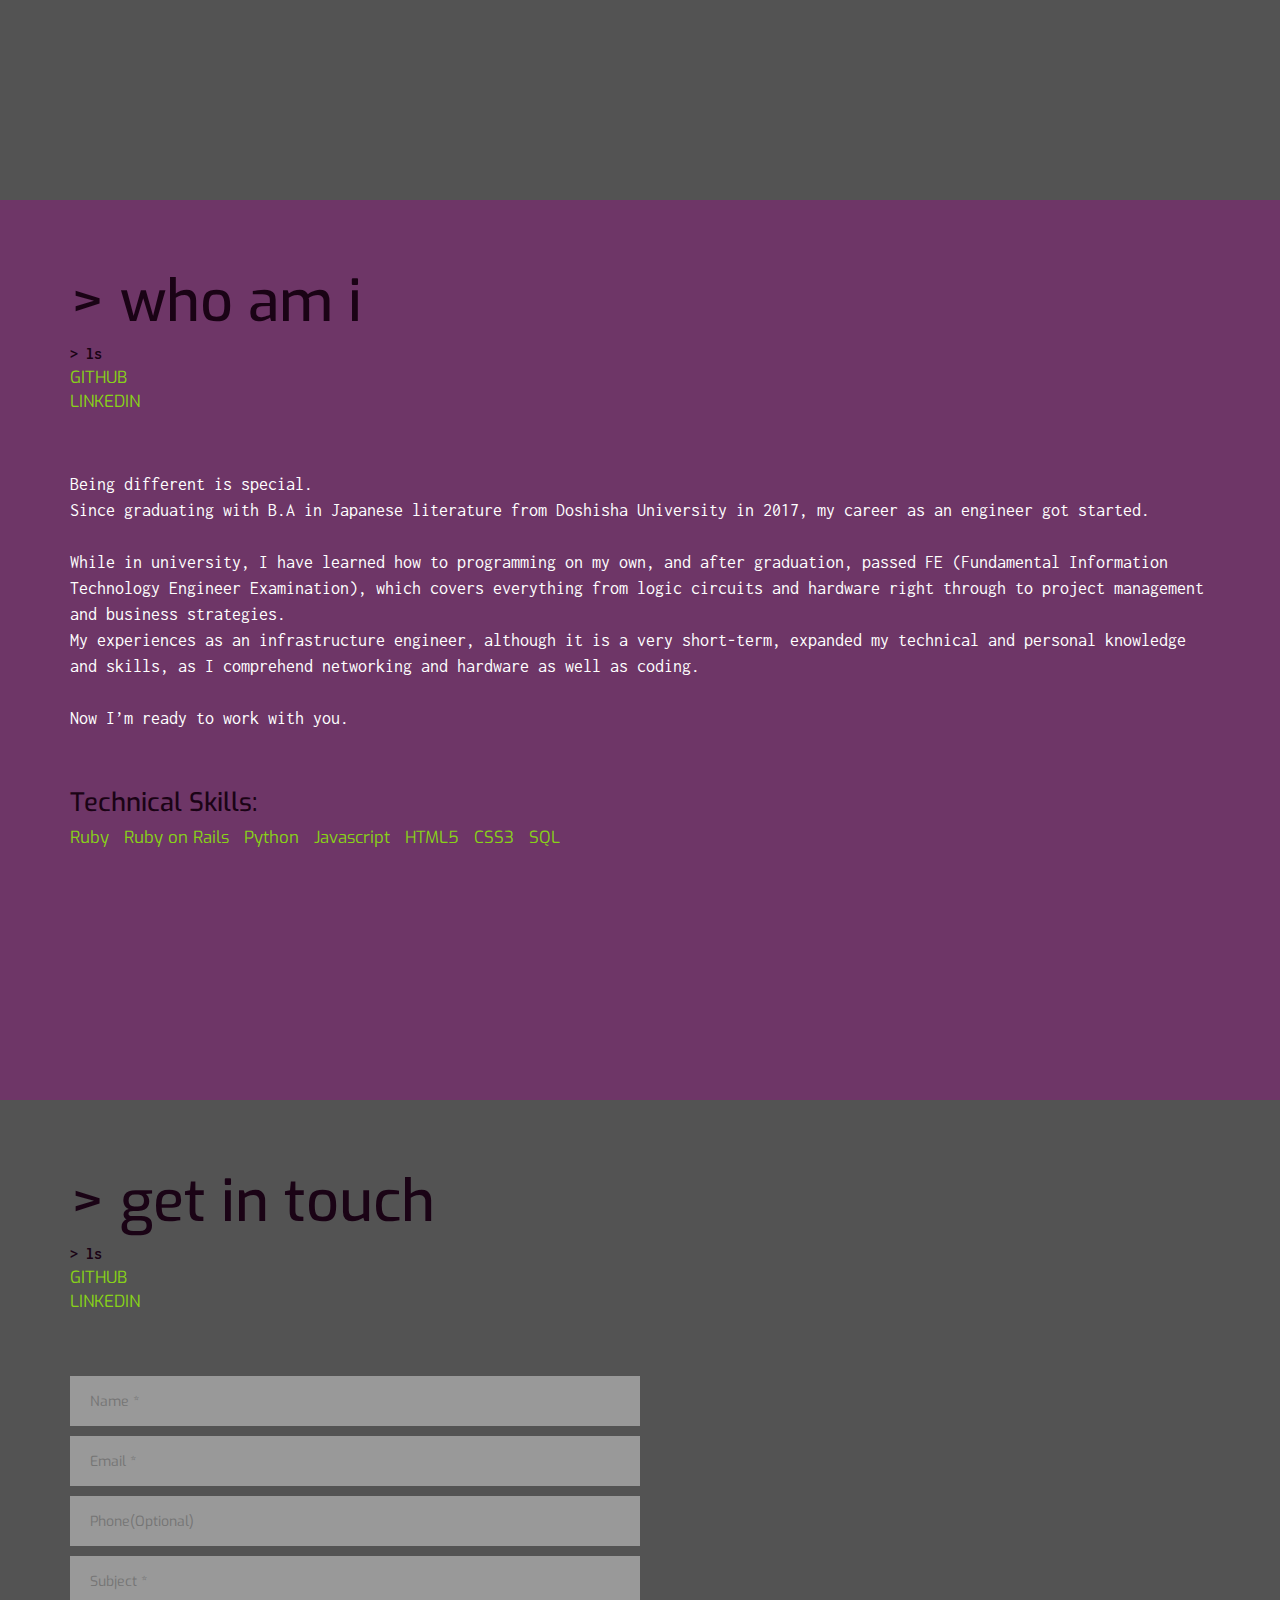
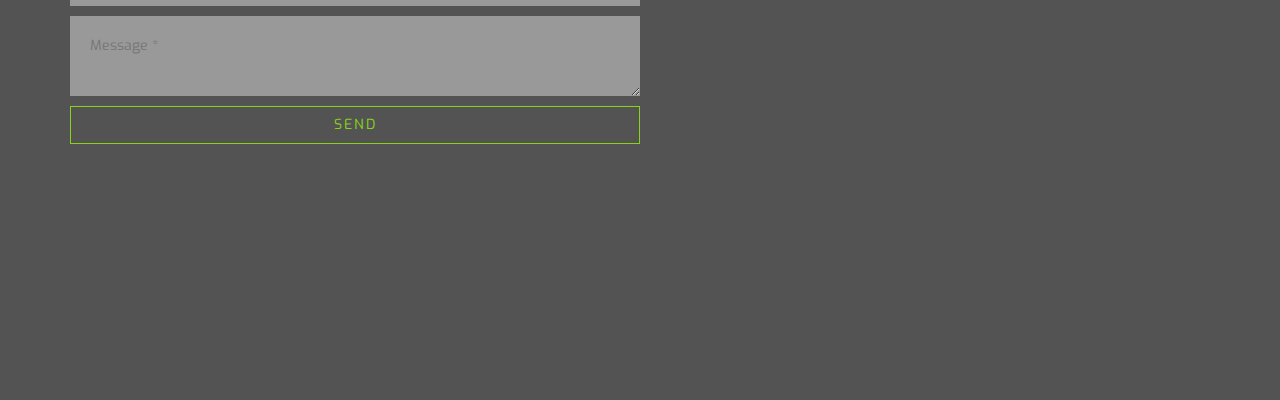
==== commit dcc8f551: "Changing fonts" ====
--- a/portfolio/index.html
+++ b/portfolio/index.html
@@ -25,7 +25,8 @@
 	<script src="assets/bootstrap/jquery/portfolio.js"></script>
 	<script src="assets/bootstrap/js/bootstrap.js"></script>
 
-	
+	<!-- google font -->
+	<link href="https://fonts.googleapis.com/css?family=Exo|Inconsolata" rel="stylesheet">
 </head>
 
 
--- a/portfolio/assets/css/style.css
+++ b/portfolio/assets/css/style.css
@@ -3,6 +3,15 @@
     height: 100%;
     background-color: #535353; /*#ffce00;*/
     color: #f1f1f1;
+    font-family: 'Exo', sans-serif;
+}
+
+h1, h2, h3, h4, h5 {
+	font-family: 'Exo', sans-serif;
+}
+
+p {
+	font-family: 'Inconsolata', monospace;
 }
 
 /*with 100% height 02 */
@@ -80,7 +89,6 @@
 }
 
 
-
 h1 {
 	font-weight: 900;
 	font-size: 14vw;
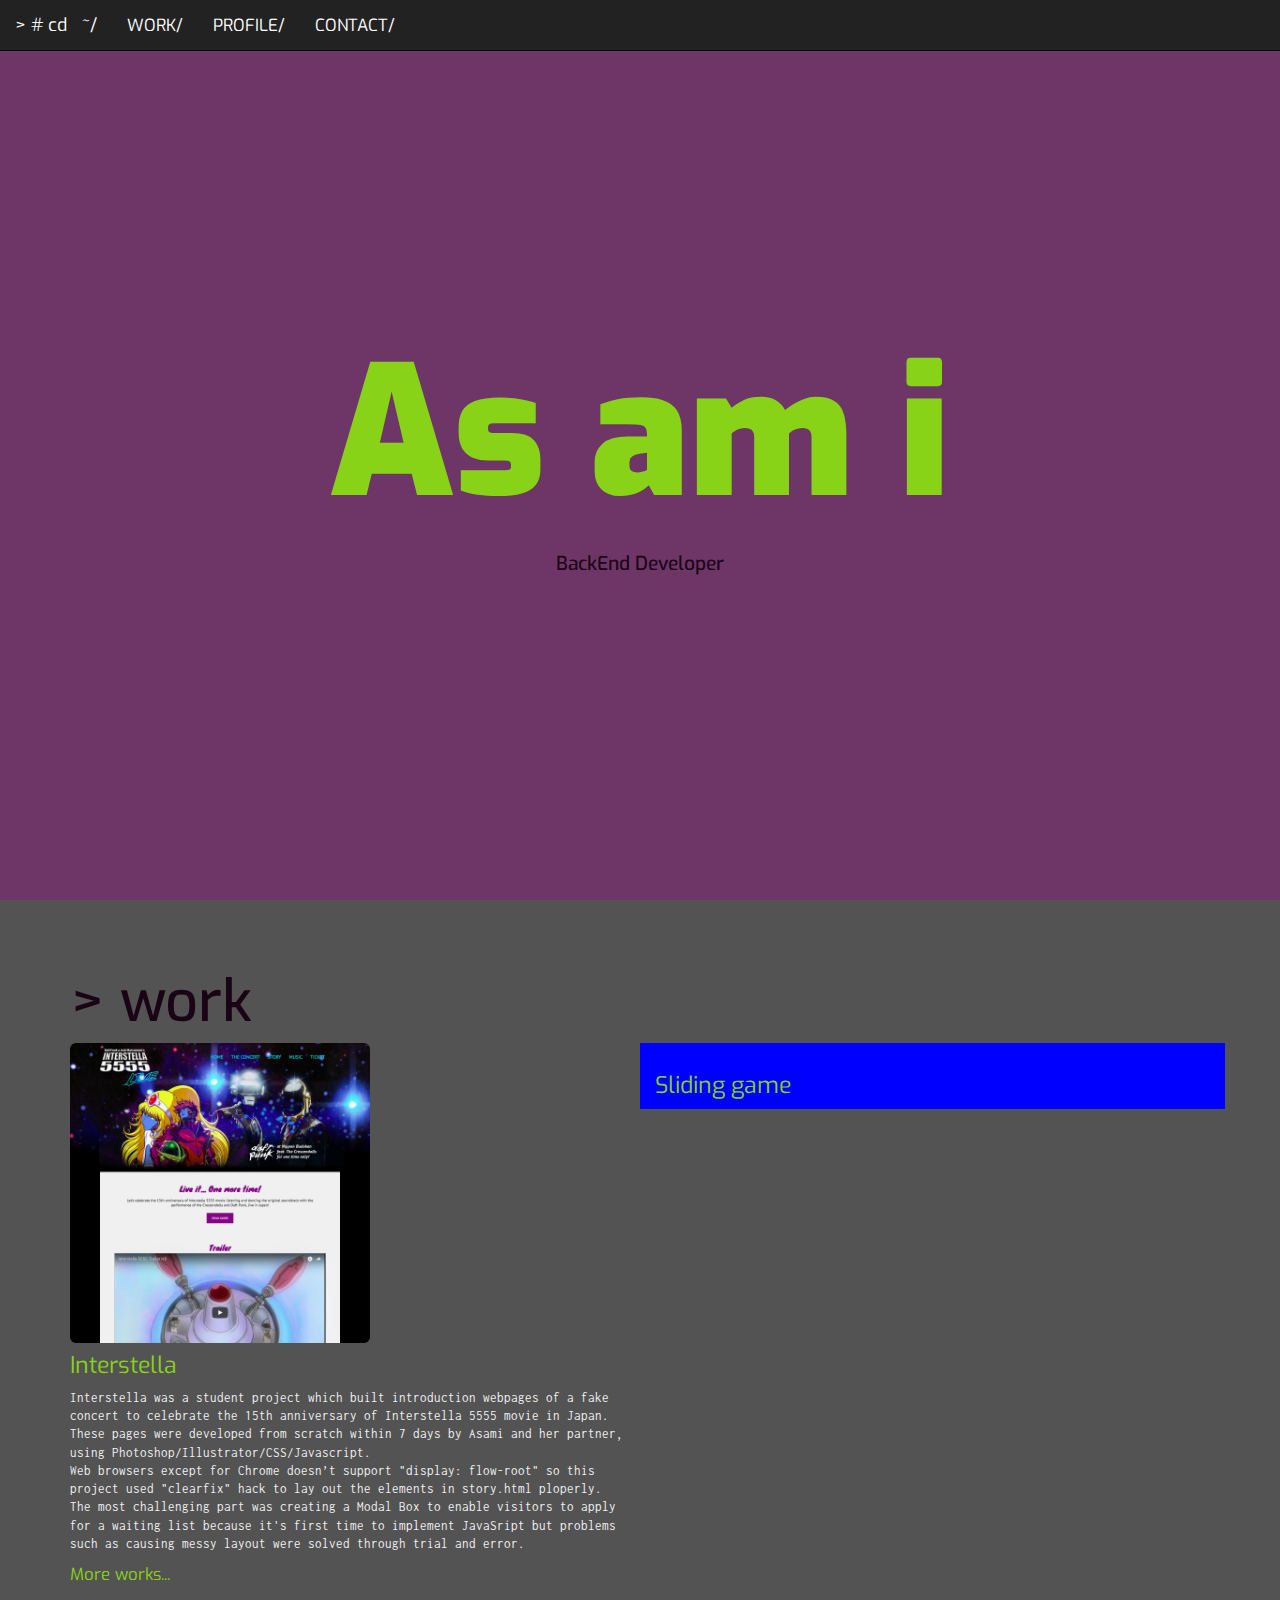
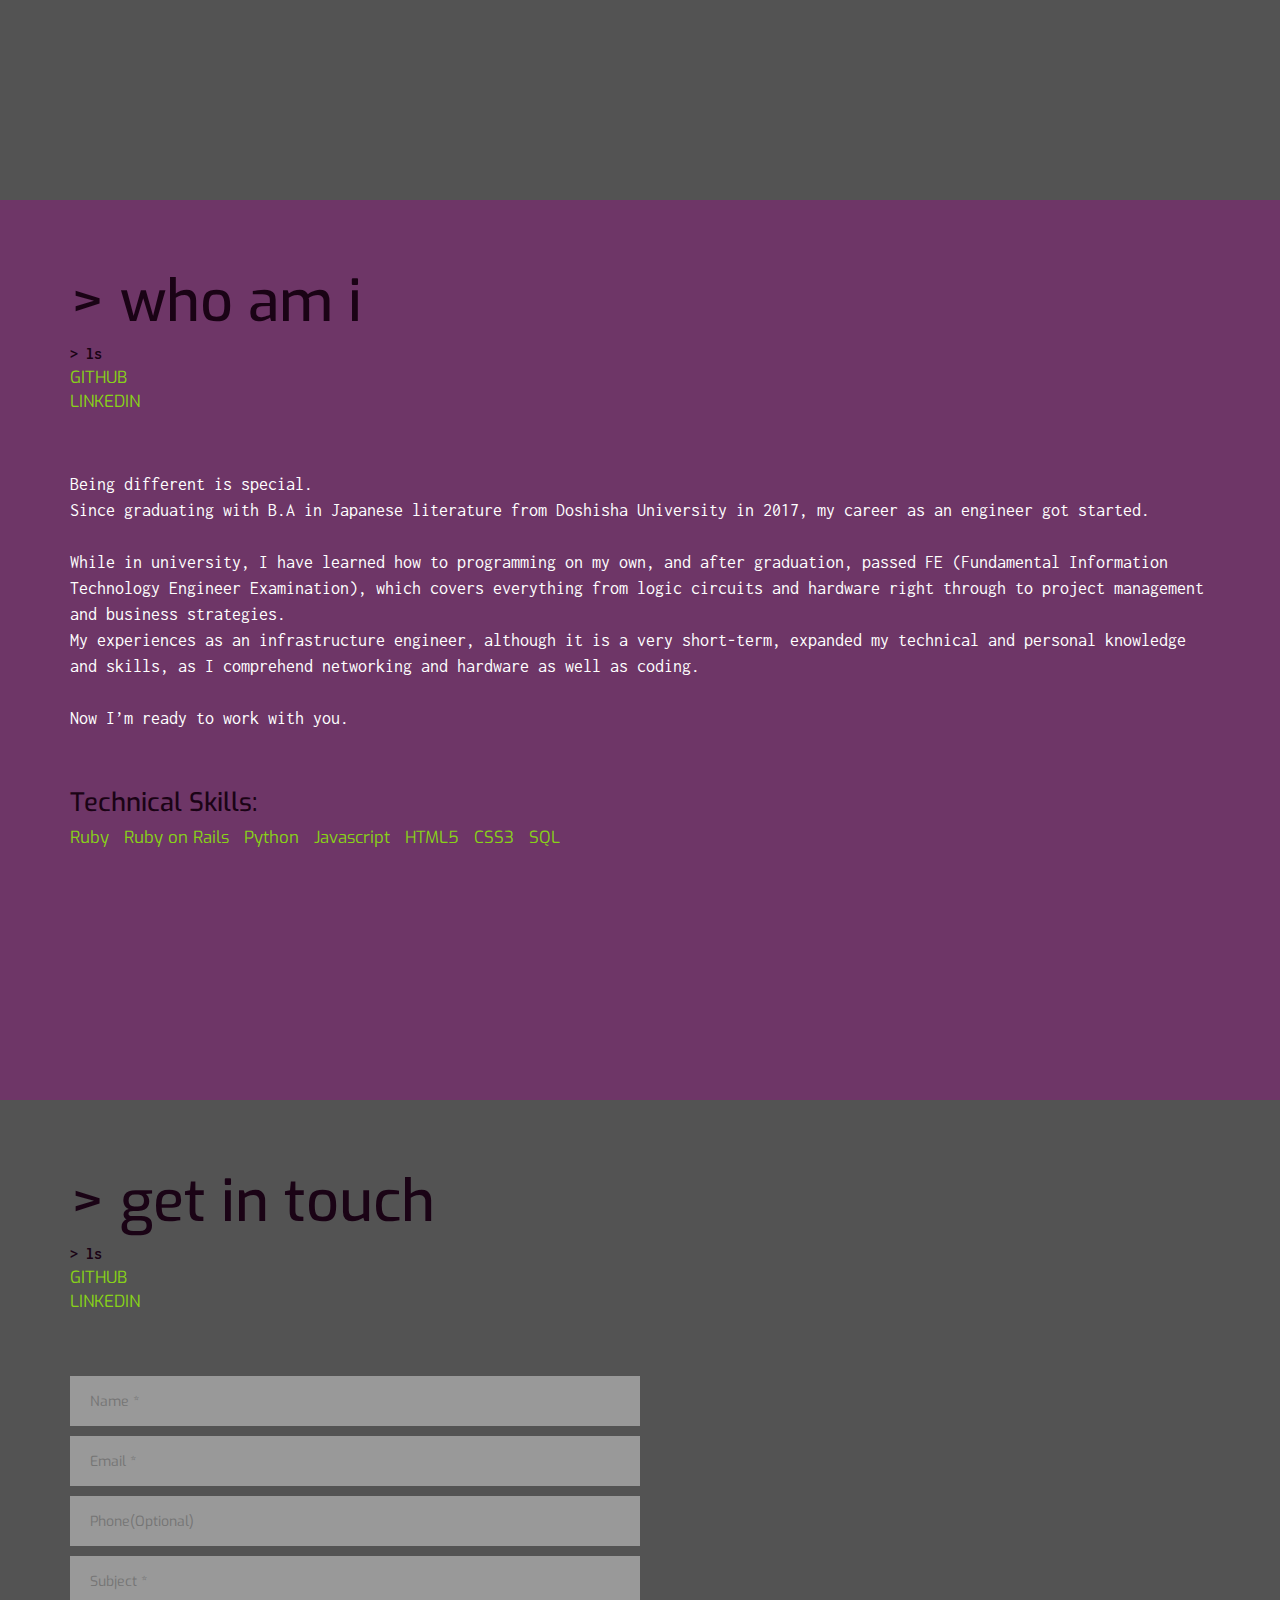
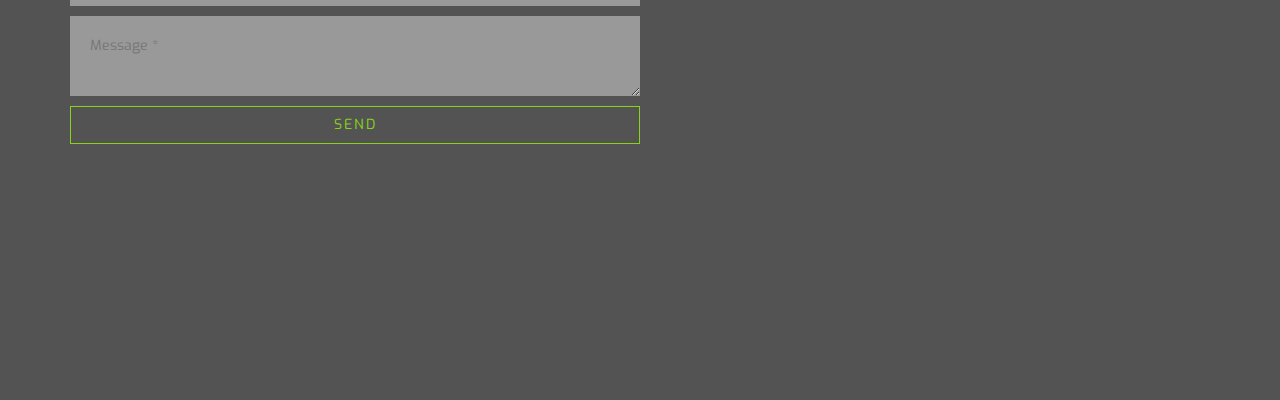
==== commit 86c3067c: "Adding links to a tags" ====
--- a/portfolio/index.html
+++ b/portfolio/index.html
@@ -102,7 +102,7 @@
 	    	</div>
 	    </div>
 
-	    <a href="https://github.com/as-am-i/"></a>
+	    <a href="https://github.com/as-am-i/">More works...</a>
 
 	</div>
 
@@ -114,8 +114,8 @@
 		<h3>> who am i</h3>
 		<p class="command_text">> ls</p>
 		<ul class="list-unstyled">
-			<li><a href="">GITHUB</a></li>
-			<li><a href="">LINKEDIN</a></li>
+			<li><a href="https://github.com/as-am-i/">GITHUB</a></li>
+			<li><a href="https://www.linkedin.com/in/asami-tanii-683829149">LINKEDIN</a></li>
 		</ul>
 		<p class="profile_text">
 			Being different is special.<br>
@@ -144,8 +144,8 @@
 		<h3>> get in touch</h3>
 		<p class="command_text">> ls</p>
 		<ul class="list-unstyled sns-link">
-			<li><a href="">GITHUB</a></li>
-			<li><a href="">LINKEDIN</a></li>
+			<li><a href="https://github.com/as-am-i/">GITHUB</a></li>
+			<li><a href="https://www.linkedin.com/in/asami-tanii-683829149">LINKEDIN</a></li>
 		</ul>
 		<form class="form_container">
 			<ul class="list-unstyled">
--- a/portfolio/assets/css/style.css
+++ b/portfolio/assets/css/style.css
@@ -8,6 +8,33 @@
 
 h1, h2, h3, h4, h5 {
 	font-family: 'Exo', sans-serif;
+}
+
+h1 {
+	font-weight: 900;
+	font-size: 14vw;
+	/*defalt is 14px*/
+	color: #88D317;
+}
+
+h2 {
+	text-align: center;
+	font-size: 1.5vw;
+	color: #1a0315;
+}
+
+h3 {
+	font-size: 4.5vw;
+	color: #1a0315;
+}
+
+h4 {
+	font-size: 2vw;
+	color: #1a0315;
+}
+
+h5 {
+	font-size: 1.5vw;
 }
 
 p {
@@ -88,34 +115,6 @@
 	transform : translate(-50%, -50%);
 }
 
-
-h1 {
-	font-weight: 900;
-	font-size: 14vw;
-	/*defalt is 14px*/
-	color: #88D317;
-}
-
-h2 {
-	text-align: center;
-	font-size: 1.5vw;
-	color: #1a0315;
-}
-
-h3 {
-	font-size: 4.5vw;
-	color: #1a0315;
-}
-
-h4 {
-	font-size: 2vw;
-	color: #1a0315;
-}
-
-h5 {
-	font-size: 1.5vw;
-}
-
 .command_text {
 	font-size: 16px;
 	margin: 0;
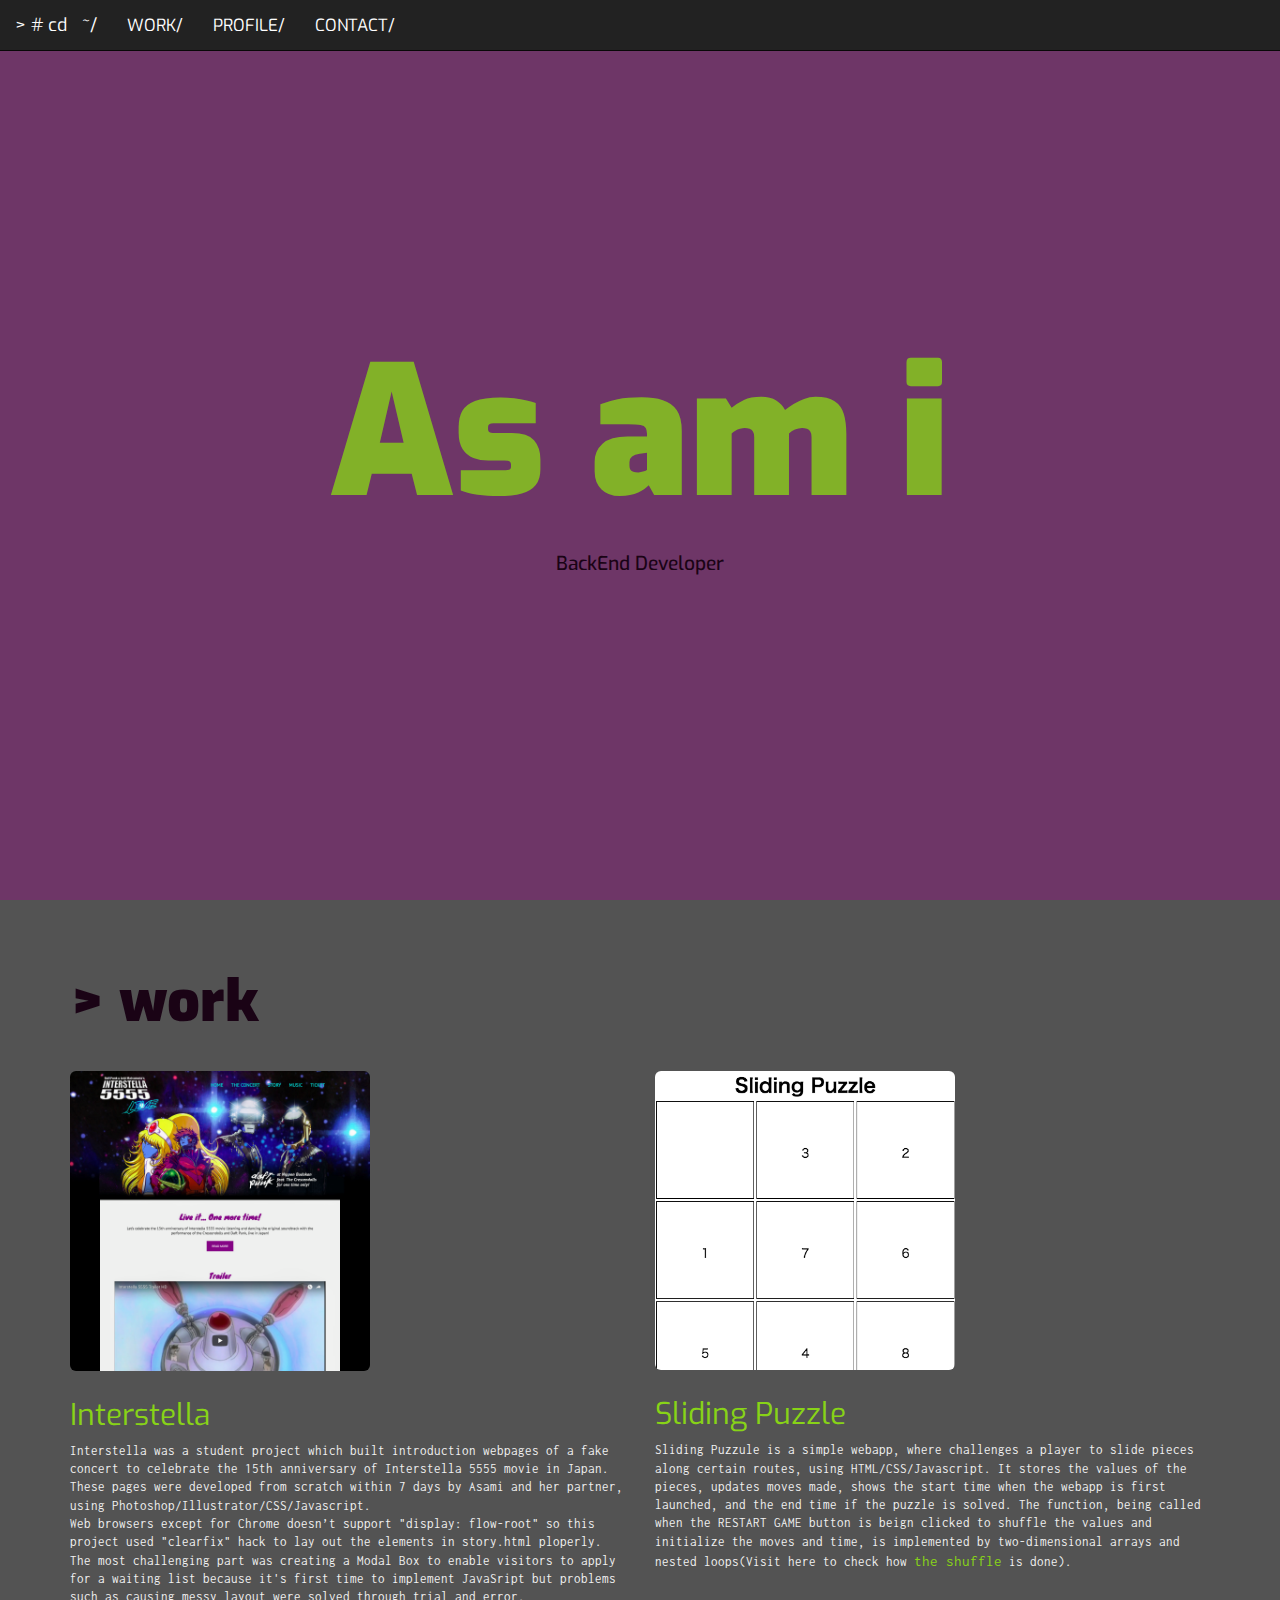
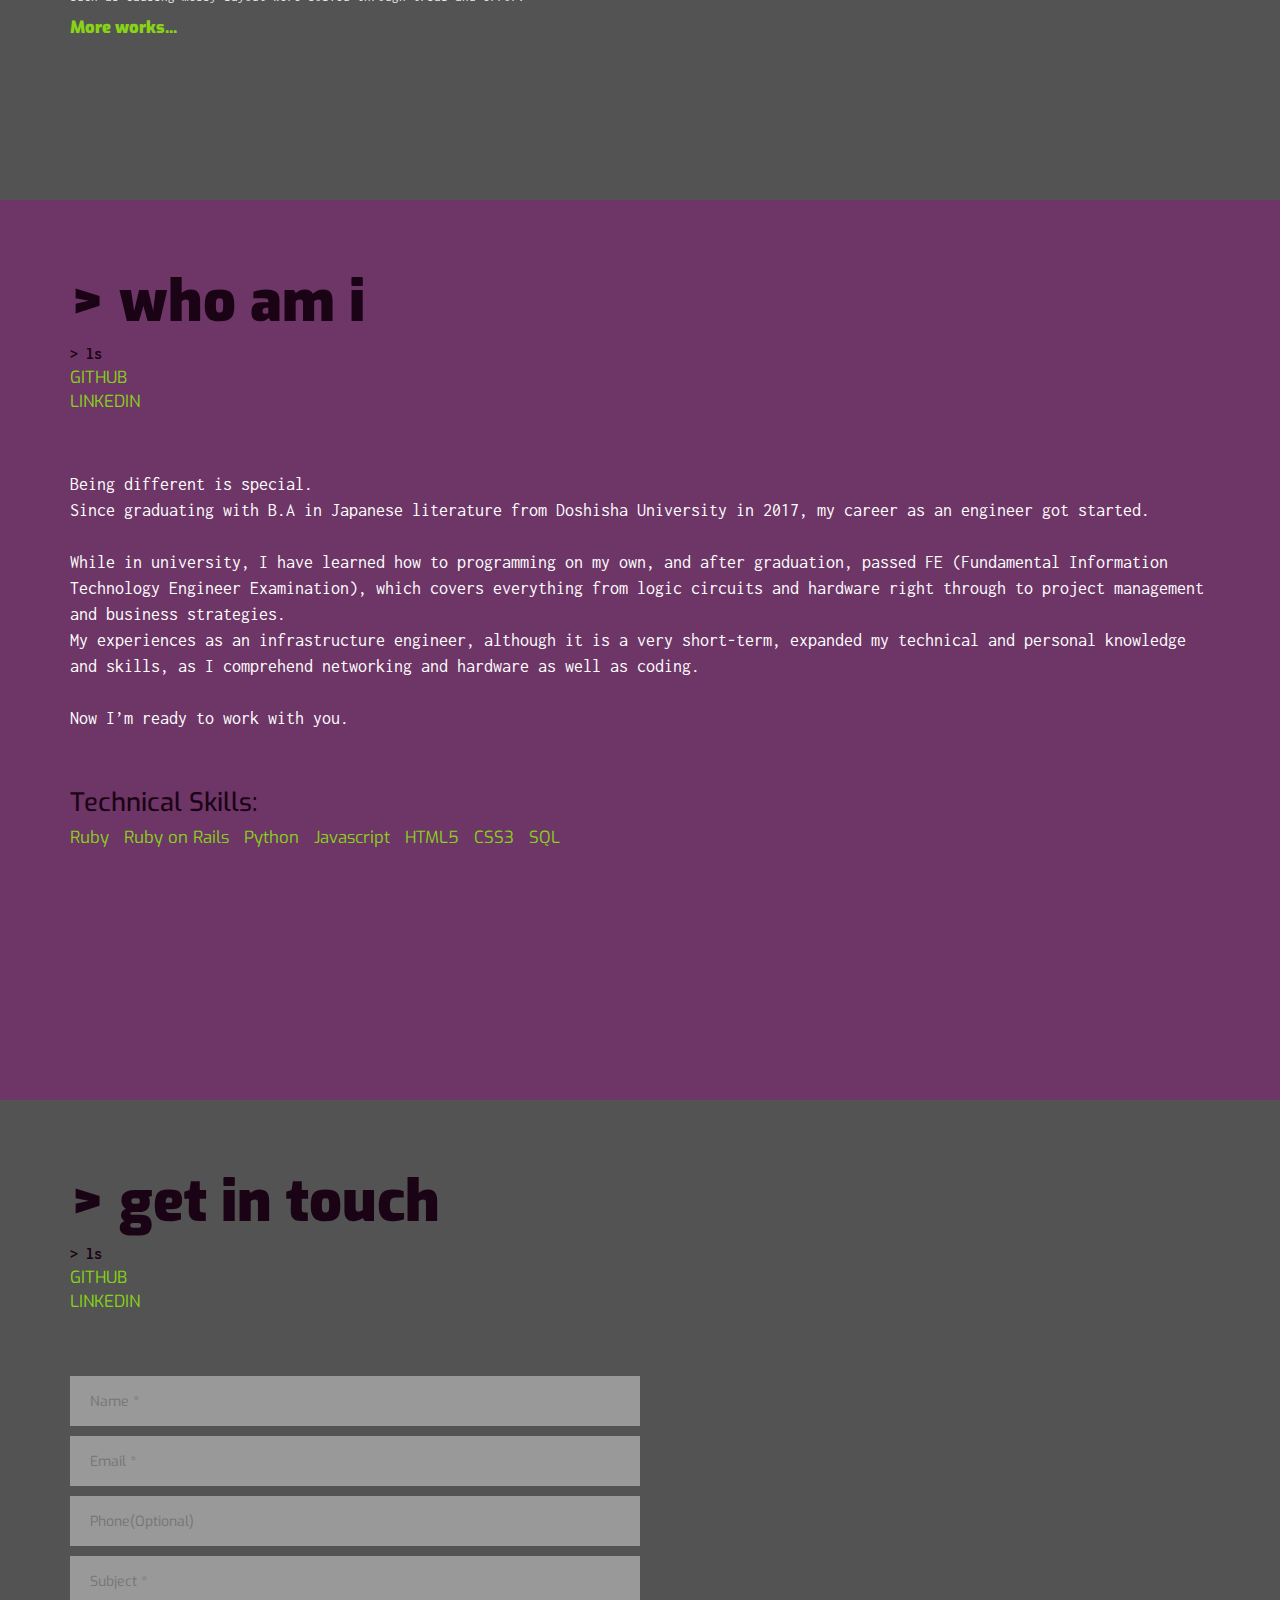
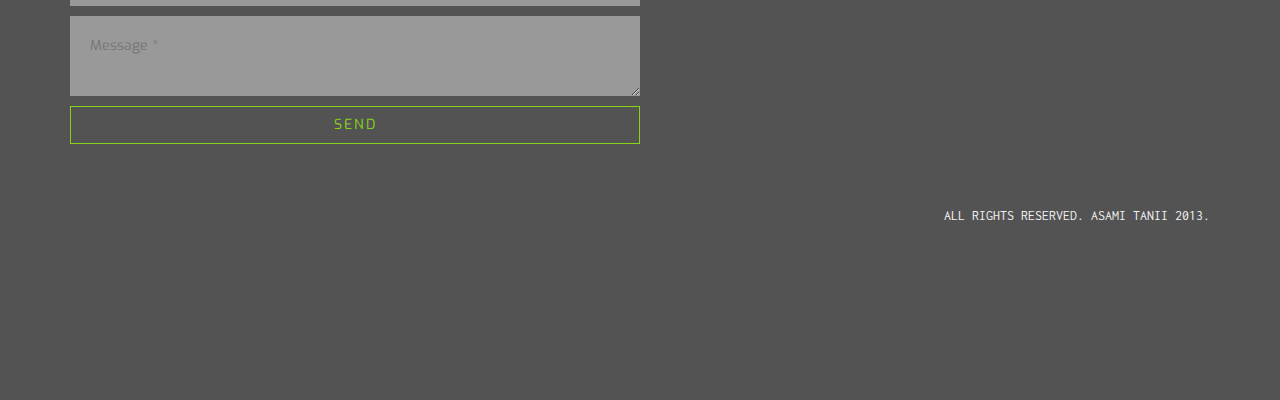
==== commit 51ed0c6a: "Adding animation to h1 and Refactoring codes" ====
--- a/portfolio/index.html
+++ b/portfolio/index.html
@@ -8,7 +8,7 @@
 <!DOCTYPE html>
 <html lang="en">
 <head>
-	<title>asamitanii</title>
+	<title>ASAMI TANII</title>
 	<!-- Required meta tags -->
 	<meta charset="utf-8">
 	<meta name="viewport" content="width=device-width, initial-scale=1.0">
@@ -20,9 +20,13 @@
 	<link rel="stylesheet" href="assets/css/style.css">
 
 	<!-- Optional JavaScript -->
-    <!-- jQuery first, then Bootstrap JS -->
+    <!-- jQuery first-->
 	<script src="assets/bootstrap/jquery/jquery-3.2.1.min.js"></script>
+
+	<!-- My JS -->
 	<script src="assets/bootstrap/jquery/portfolio.js"></script>
+
+	<!-- Bootstrap JS -->
 	<script src="assets/bootstrap/js/bootstrap.js"></script>
 
 	<!-- google font -->
@@ -92,17 +96,17 @@
 	    		</p>
 
 	    	</div>
-	    	<div class="col-sm-6" style="background-color:blue;">
-	    		<img src="">
-	    		<h5><a href="">Sliding game</a></h5>
+	    	<div class="col-sm-6">
+	    		<img src="assets/images/sliding-puzzle.html.png" alt="sliding-puzzle" class="img-rounded img-responsive">
+	    		<h5><a href="https://github.com/as-am-i/Web-102/blob/master/JS_Lab3_Q3.html">Sliding Puzzle</a></h5>
 	    		<p class="work_discription">
-	    			
+	    			Sliding Puzzule is a simple webapp, where challenges a player to slide pieces along certain routes, using HTML/CSS/Javascript. It stores the values of the pieces, updates moves made, shows the start time when the webapp is first launched, and the end time if the puzzle is solved. The function, being called when the RESTART GAME button is beign clicked to shuffle the values and initialize the moves and time, is implemented by two-dimensional arrays and nested loops(Visit here to check how <a href="https://github.com/as-am-i/Web-102/blob/master/JS_shuffleArray.js">the shuffle</a> is done). 
 
 	    		</p>
 	    	</div>
 	    </div>
 
-	    <a href="https://github.com/as-am-i/">More works...</a>
+	    <a class="more_works" href="https://github.com/as-am-i/">More works...</a>
 
 	</div>
 
@@ -157,6 +161,13 @@
 				<li><input class="form_button" type="submit" value="SEND"></p></li>
 			</ul>
 		</form>
+
+		<!-- footer -->
+		<footer>
+			<p>ALL RIGHTS RESERVED. ASAMI TANII 2013.</p>
+		</footer>
 	</div>
+
+	
 </body>
 </html>--- a/portfolio/assets/css/style.css
+++ b/portfolio/assets/css/style.css
@@ -26,6 +26,7 @@
 h3 {
 	font-size: 4.5vw;
 	color: #1a0315;
+	font-weight: 900;
 }
 
 h4 {
@@ -34,7 +35,8 @@
 }
 
 h5 {
-	font-size: 1.5vw;
+	font-size: 25px;
+	margin-top: 5%;
 }
 
 p {
@@ -44,7 +46,7 @@
 /*with 100% height 02 */
 .fill { 
     min-height: 100%;
-    height: 100%;
+    /*height: 100%;*/
 }
 
 
@@ -54,9 +56,6 @@
 }
 
 /*change "navbar-inverse" to the original color pattern*/
-.navbar-inverse {
-	/*background-color: black;*/
-}
 
 nav div ul li a:hover {
 	/*links to each section*/
@@ -99,10 +98,6 @@
 	padding: 70px 0 70px 0;
 
 	position: relative; /* parent of index_contents*/
-}
-
-.index_parent {
-	/*position: relative;*/
 }
 
 .index_contents {
@@ -122,7 +117,6 @@
 	font-weight: bold;
 }
 
-
 a {
 	color: #88d317;
 	font-weight: normal;
@@ -133,11 +127,6 @@
 	text-decoration: none;
 	background-color: white;
 	color: #88d317;
-}
-
-a:visited {
-	/*color: #88d317;*/
-
 }
 
 .myskills {
@@ -150,7 +139,7 @@
 img {
 	max-width: 300px !important;
 	overflow: hidden;
-	/*float: left;*/
+	margin: 5% 0;
 }
 
 .work_discription{
@@ -169,9 +158,15 @@
 .profile_text {
 	margin: 5% auto;
 	/*color: #1a0315;*/
-	/*font-weight: bold;*/
 	font-size: 1.3em;
 }
+
+.more_works {
+	/*color: #6e3667;*/
+	font-weight: 900;
+}
+
+
 
 /*contact*/	
 .form_container {
@@ -210,6 +205,10 @@
 	/*text-align: left;*/
 }
 
+footer {
+	text-align: right;
+}
+
 
 
 
